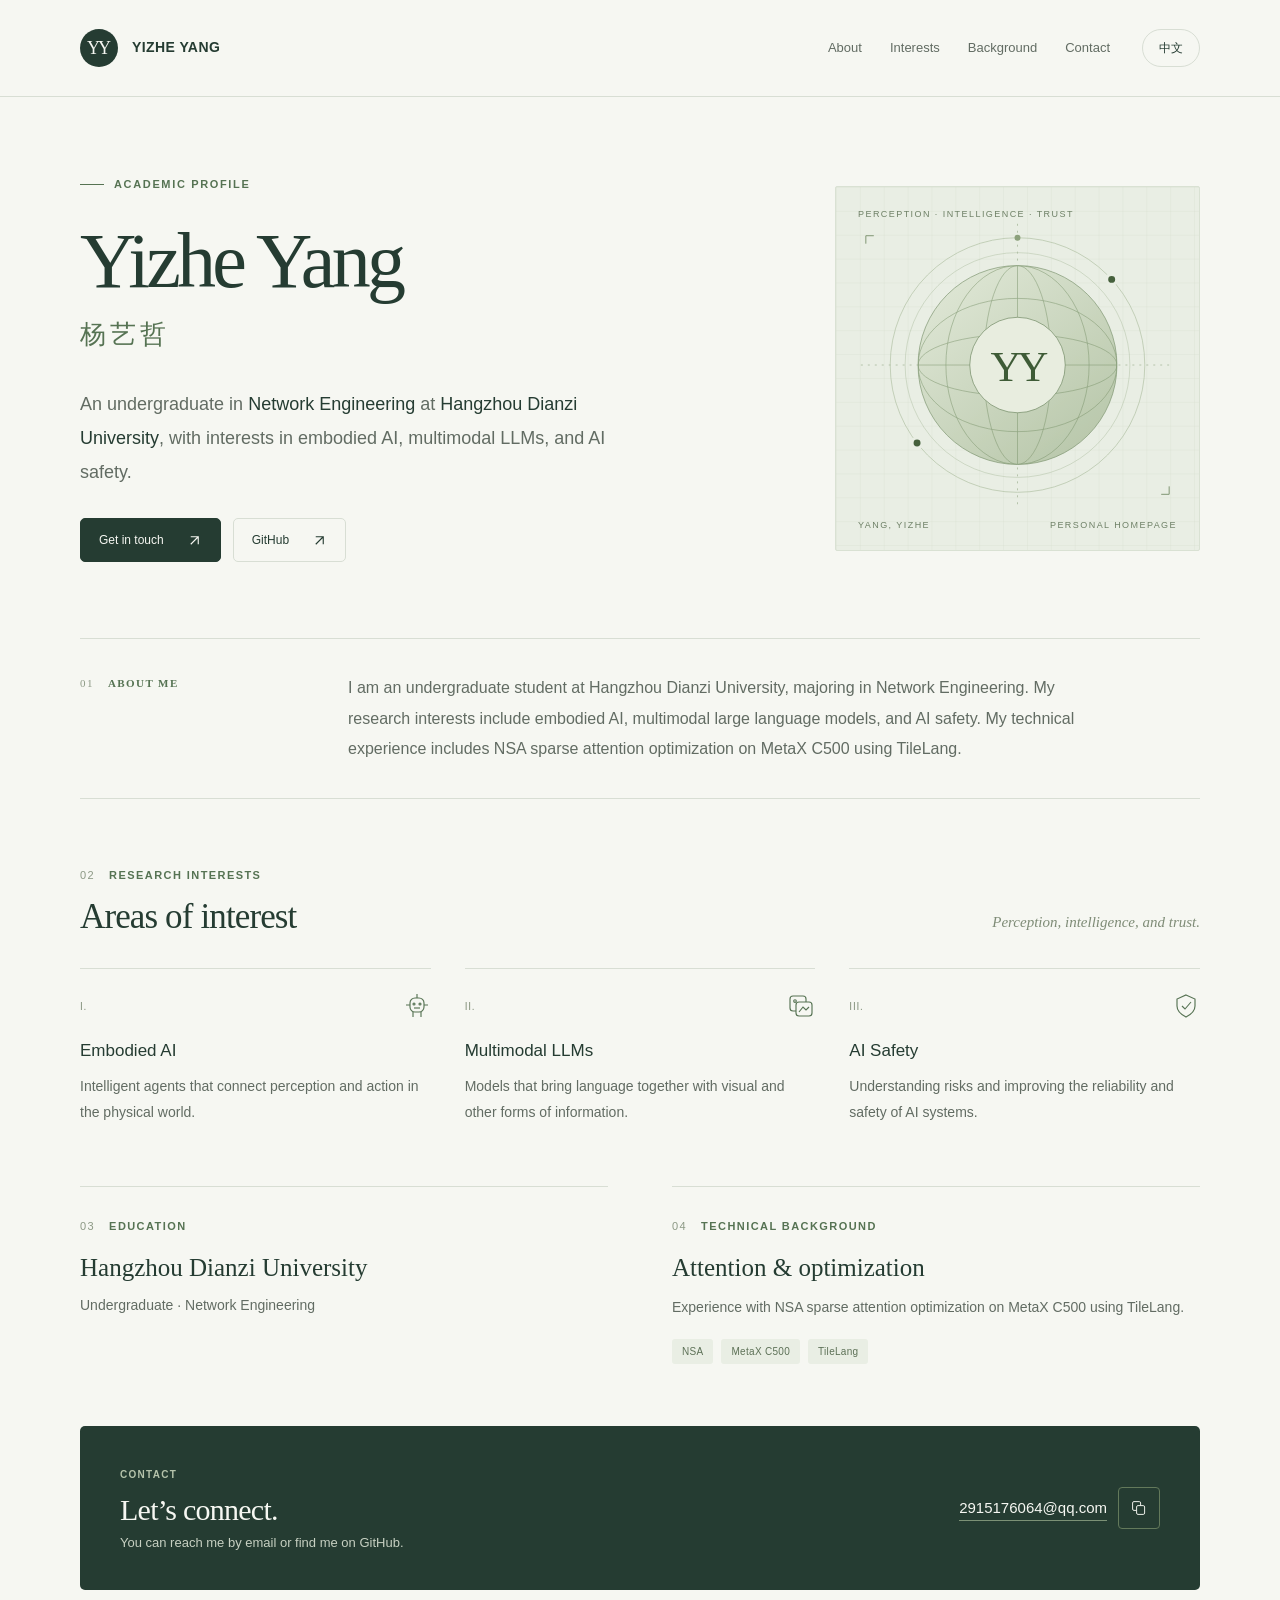
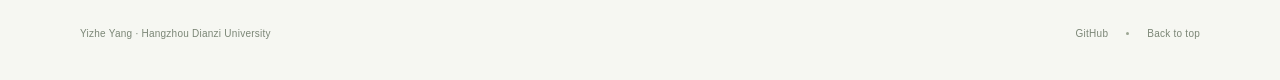
==== index.html @ 4dfce9f1 "Publish Yizhe Yang personal homepage" ====
<!doctype html>
<html lang="en">
<head>
  <meta charset="utf-8">
  <meta name="viewport" content="width=device-width, initial-scale=1">
  <meta name="description" content="Yizhe Yang (杨艺哲), Network Engineering undergraduate at Hangzhou Dianzi University. Interests: embodied AI, multimodal LLMs, and AI safety.">
  <meta name="color-scheme" content="light">
  <meta name="theme-color" content="#f6f7f2">
  <title>Yizhe Yang · 杨艺哲</title>
  <link rel="icon" href="data:image/svg+xml,%3Csvg xmlns='http://www.w3.org/2000/svg' viewBox='0 0 64 64'%3E%3Crect width='64' height='64' rx='16' fill='%232c4b3e'/%3E%3Ctext x='32' y='43' text-anchor='middle' font-family='serif' font-size='34' fill='%23f6f7f2'%3EY%3C/text%3E%3C/svg%3E">
  <style>
    :root{--paper:#f6f7f2;--white:#fff;--ink:#253c32;--muted:#626c63;--line:#d8ded4;--accent:#567353;--light:#e9eee4;--serif:Georgia,"Times New Roman","Noto Serif CJK SC","Songti SC",serif;--sans:Inter,"Helvetica Neue",Arial,"PingFang SC","Microsoft YaHei",sans-serif}
    *{box-sizing:border-box}
    html{scroll-behavior:smooth;scroll-padding-top:100px}
    body{margin:0;background:var(--paper);color:var(--ink);font-family:var(--sans);font-size:16px;line-height:1.7;-webkit-font-smoothing:antialiased}
    button,a{-webkit-tap-highlight-color:transparent}
    a{color:inherit;text-decoration:none}
    a:hover{color:var(--accent)}
    button{font:inherit}
    button,a{touch-action:manipulation}
    a:focus-visible,button:focus-visible{outline:3px solid #87a66d;outline-offset:6px;border-radius:4px}
    .wrap{width:min(1120px,calc(100% - 96px));margin:0 auto}
    .skip{position:fixed;top:-100px;left:20px;padding:10px 18px;background:var(--ink);color:white;z-index:100}
    .skip:focus{top:12px}
    header{border-bottom:1px solid var(--line)}
    .nav{min-height:96px;display:flex;align-items:center;justify-content:space-between;gap:24px}
    .brand{display:flex;align-items:center;gap:14px;font-size:14px;font-weight:600;letter-spacing:.03em;white-space:nowrap}
    .monogram{width:38px;height:38px;background:var(--ink);border-radius:50%;display:grid;place-items:center;color:var(--paper);font-family:var(--serif);font-size:18px;font-weight:400;letter-spacing:-2px;padding-right:2px}
    .nav-right{display:flex;align-items:center;gap:32px}
    nav{display:flex;align-items:center;gap:28px;font-size:13px;color:var(--muted)}
    nav a{padding:10px 0}
    .language{border:1px solid var(--line);border-radius:24px;background:transparent;min-width:58px;min-height:38px;padding:5px 13px;cursor:pointer;color:var(--ink);font-size:12px;transition:background .18s}
    .language:hover{background:var(--light)}
    .hero{padding:78px 0 76px;display:grid;grid-template-columns:minmax(0,1.45fr) minmax(270px,1fr);gap:78px;align-items:center}
    .eyebrow{font-size:11px;font-weight:600;letter-spacing:.15em;text-transform:uppercase;color:var(--accent);display:flex;align-items:center;gap:10px}
    .eyebrow:before{content:"";width:24px;height:1px;background:currentColor}
    h1{font-family:var(--serif);font-weight:400;font-size:clamp(54px,6.3vw,78px);letter-spacing:-.048em;line-height:1.1;margin:24px 0 5px}
    .chinese-name{font-family:var(--serif);font-size:26px;letter-spacing:.16em;color:var(--accent);margin:10px 0 29px;font-weight:400}
    .hero .intro{max-width:550px;color:var(--muted);font-size:18px;line-height:1.9;margin:0}
    .hero .intro strong{color:var(--ink);font-weight:500}
    .hero-links{display:flex;flex-wrap:wrap;gap:12px;margin-top:29px}
    .button{min-height:44px;display:inline-flex;align-items:center;justify-content:center;gap:23px;padding:10px 18px;border:1px solid var(--line);border-radius:5px;font-size:12px;font-weight:500;transition:background .18s,border-color .18s}
    .button.primary{color:var(--paper);background:var(--ink);border-color:var(--ink)}
    .button:hover{background:var(--light);border-color:var(--accent);color:var(--ink)}
    .button.primary:hover{background:#3b5948;color:white}
    .arrow{width:15px;height:15px;display:inline-block;flex:none}
    .profile-art{position:relative;aspect-ratio:1/1;max-width:365px;width:100%;justify-self:end;background:#e9eee4;border:1px solid #d9e1d3;overflow:hidden;border-radius:2px}
    .profile-art svg{display:block;width:100%;height:100%}
    .art-label{position:absolute;left:22px;right:22px;bottom:17px;display:flex;justify-content:space-between;color:#6e8066;font-size:9px;letter-spacing:.16em;text-transform:uppercase}
    .art-top{position:absolute;top:20px;left:22px;color:#6e8066;font-size:9px;letter-spacing:.16em;text-transform:uppercase}
    .about{border-top:1px solid var(--line);border-bottom:1px solid var(--line);padding:34px 0;display:grid;grid-template-columns:220px 1fr;gap:48px}
    .section-label{font-size:11px;letter-spacing:.13em;text-transform:uppercase;font-weight:600;margin:4px 0 0;color:var(--accent)}
    .section-number{font-weight:400;margin-right:14px;color:#8c9985}
    .about p{font-size:16px;color:var(--muted);margin:0;max-width:770px;line-height:1.9}
    section[id]{scroll-margin-top:32px}
    .focus{padding:63px 0 60px}
    .section-heading{display:flex;justify-content:space-between;align-items:flex-end;gap:20px;margin-bottom:30px}
    h2{font-family:var(--serif);font-size:35px;font-weight:400;letter-spacing:-.025em;line-height:1.2;margin:11px 0 0}
    .section-aside{font-family:var(--serif);font-style:italic;font-size:15px;color:#7f8c77;margin:0 0 3px}
    .interests{display:grid;grid-template-columns:repeat(3,1fr);gap:34px}
    .interest{border-top:1px solid var(--line);padding-top:23px}
    .interest-top{display:flex;align-items:center;justify-content:space-between;margin-bottom:19px}
    .interest-index{font-size:10px;color:#84917b;font-variant-numeric:tabular-nums;letter-spacing:.08em}
    .interest svg{width:28px;height:28px;color:var(--accent)}
    h3{font-size:17px;line-height:1.45;font-weight:500;margin:0 0 10px}
    .interest p{font-size:14px;color:var(--muted);margin:0;line-height:1.85}
    .background{padding:0 0 62px;display:grid;grid-template-columns:1fr 1fr;gap:64px}
    .background article{padding-top:26px;border-top:1px solid var(--line)}
    .background h3{font-family:var(--serif);font-size:25px;font-weight:400;margin:15px 0 8px}
    .background p{font-size:14px;color:var(--muted);margin:0;line-height:1.9}
    .degree{display:block;font-size:14px;color:var(--muted);margin-bottom:9px}
    .tags{display:flex;flex-wrap:wrap;gap:8px;margin-top:18px}
    .tag{font-size:10px;letter-spacing:.03em;padding:4px 10px;color:#5d7157;background:var(--light);border-radius:3px}
    .contact{background:var(--ink);color:var(--paper);padding:36px 40px;display:flex;align-items:center;justify-content:space-between;gap:24px;border-radius:5px}
    .contact .section-label{color:#b5c3ab;font-size:10px}
    .contact h2{font-size:30px;margin:9px 0 4px}
    .contact p{font-size:13px;color:#c7d0c2;margin:0}
    .contact-actions{display:flex;align-items:center;gap:11px}
    .email-link{font-size:15px;border-bottom:1px solid #7c9176;line-height:1.7;white-space:nowrap}
    .email-link:hover{color:#d7e8ca;border-color:#d7e8ca}
    .copy{background:transparent;border:1px solid #63795b;color:var(--paper);border-radius:4px;min-width:42px;min-height:42px;cursor:pointer;display:grid;place-items:center}
    .copy:hover{background:#3d5541}
    .copy svg{width:16px;height:16px}
    .copy-status{position:fixed;bottom:22px;left:50%;transform:translateX(-50%);background:var(--ink);color:white;border:1px solid #779270;border-radius:5px;padding:11px 18px;font-size:13px;z-index:10;box-shadow:0 4px 24px #0002;max-width:calc(100vw - 32px);text-align:center}
    .copy-status:empty{display:none}
    footer{display:flex;justify-content:space-between;align-items:center;gap:18px;padding:27px 0 30px;color:#7b8676;font-size:10px;letter-spacing:.025em}
    footer a{padding:8px 0}
    .footer-right{display:flex;align-items:center;gap:18px}
    .footer-dot{width:3px;height:3px;border-radius:50%;background:#9ca693}
    html[lang="zh-CN"] h1{letter-spacing:-.025em}
    html[lang="zh-CN"] .section-label,html[lang="zh-CN"] .eyebrow{letter-spacing:.08em}
    html[lang="zh-CN"] .hero .intro{line-height:2}
    @media(min-width:1440px){.hero{padding-top:94px;padding-bottom:94px}.focus{padding-top:70px;padding-bottom:70px}}
    @media(max-width:900px){.wrap{width:calc(100% - 64px)}.hero{gap:40px;padding:62px 0}.profile-art{max-width:305px}.about{grid-template-columns:155px 1fr;gap:30px}.interests{gap:24px}.background{gap:36px}.nav-right{gap:20px}nav{gap:20px}.contact{padding:30px}.contact h2{font-size:27px}.contact p{max-width:245px}}
    @media(max-width:680px){.wrap{width:calc(100% - 40px)}.nav{min-height:78px;gap:14px}.brand{font-size:13px;gap:10px}.monogram{width:32px;height:32px;font-size:16px}.nav-right{gap:14px}nav{gap:14px}nav a{font-size:12px}nav a:nth-child(2),nav a:nth-child(3){display:none}.language{min-width:48px;min-height:36px;padding:4px 9px}.hero{grid-template-columns:1fr;gap:32px;padding:44px 0 40px}.hero h1{font-size:58px;margin-top:20px}.chinese-name{font-size:24px;margin-bottom:21px}.hero .intro{font-size:16px;max-width:unset}.profile-art{max-width:unset;aspect-ratio:1.8/1;justify-self:stretch}.profile-art svg{width:100%;height:100%;transform:scale(1.16)}.art-top{top:16px;left:18px}.art-label{left:18px;right:18px;bottom:14px;font-size:8px}.hero-links{margin-top:23px}.about{grid-template-columns:1fr;gap:15px;padding:25px 0}.about p{font-size:15px}.focus{padding:40px 0}.section-heading{margin-bottom:23px}.section-aside{display:none}h2{font-size:31px}.interests{grid-template-columns:1fr;gap:26px}.interest{display:grid;grid-template-columns:36px 1fr;column-gap:17px;padding-top:20px}.interest-top{display:block;grid-row:1 / 3;margin:0}.interest-index{display:block;margin-bottom:11px}.interest svg{width:25px;height:25px}.interest h3{margin-top:0;margin-bottom:5px}.interest p{font-size:14px}.background{grid-template-columns:1fr;gap:30px;padding-bottom:36px}.background article{padding-top:22px}.background h3{font-size:25px}.contact{padding:26px 24px;display:block}.contact h2{font-size:28px}.contact p{max-width:none}.contact-actions{margin-top:22px;justify-content:space-between;gap:14px}.email-link{font-size:16px}.copy{min-width:44px;min-height:44px}footer{padding:23px 0;align-items:flex-start;font-size:10px}.footer-right{gap:10px}.footer-note{max-width:185px}}
    @media(max-width:360px){.wrap{width:calc(100% - 32px)}.nav-right{gap:11px}.brand{font-size:12px}.hero h1{font-size:52px}nav{display:none}.contact{padding:24px 20px}.email-link{font-size:15px}}
    @media(prefers-reduced-motion:reduce){html{scroll-behavior:auto}*{transition:none!important}}
    @media print{body{background:#fff;font-size:11px}.wrap{width:100%}.nav{min-height:55px}.language,nav,.copy,.skip,.profile-art,.hero-links,.copy-status{display:none}.hero{display:block;padding:30px 0}.hero h1{font-size:48px}.hero .intro{max-width:100%;font-size:15px}.chinese-name{font-size:20px;margin:6px 0 14px}.about{padding:20px 0;grid-template-columns:150px 1fr}.focus{padding:24px 0}.background{padding-bottom:24px;gap:35px}h2{font-size:26px}.contact{background:transparent;color:var(--ink);border:1px solid var(--line);padding:20px}.contact .section-label,.contact p{color:var(--muted)}.contact h2{font-size:24px}.contact-actions{margin:0}section,article{break-inside:avoid}.tag{border:1px solid var(--line)}footer{padding:20px 0}}
  </style>
</head>
<body>
  <a class="skip" href="#main" data-i18n="skip">Skip to content</a>
  <header>
    <div class="wrap nav">
      <a class="brand" href="#" aria-label="Yizhe Yang, home"><span class="monogram" aria-hidden="true">YY</span><span>YIZHE YANG</span></a>
      <div class="nav-right">
        <nav aria-label="Main navigation"><a href="#about" data-i18n="navAbout">About</a><a href="#interests" data-i18n="navFocus">Interests</a><a href="#background" data-i18n="navBackground">Background</a><a href="#contact" data-i18n="navContact">Contact</a></nav>
        <button class="language" type="button" id="language" aria-label="Switch to Chinese" aria-pressed="false">中文</button>
      </div>
    </div>
  </header>
  <main id="main" class="wrap">
    <section class="hero" aria-labelledby="name">
      <div>
        <div class="eyebrow" data-i18n="eyebrow">Academic profile</div>
        <h1 id="name">Yizhe Yang</h1>
        <p class="chinese-name" lang="zh-CN">杨艺哲</p>
        <p class="intro" data-i18n="hero">An undergraduate in <strong>Network Engineering</strong> at <strong>Hangzhou Dianzi University</strong>, with interests in embodied AI, multimodal LLMs, and AI safety.</p>
        <div class="hero-links">
          <a class="button primary" href="mailto:2915176064@qq.com"><span data-i18n="getInTouch">Get in touch</span><svg class="arrow" viewBox="0 0 16 16" fill="none" stroke="currentColor" stroke-width="1.2" aria-hidden="true"><path d="M4 12 12 4M4 4h8v8"/></svg></a>
          <a class="button" href="https://github.com/Yyzfddsdf" target="_blank" rel="noopener noreferrer"><span>GitHub</span><svg class="arrow" viewBox="0 0 16 16" fill="none" stroke="currentColor" stroke-width="1.2" aria-hidden="true"><path d="M4 12 12 4M4 4h8v8"/></svg></a>
        </div>
      </div>
      <div class="profile-art" aria-hidden="true">
        <span class="art-top">Perception · Intelligence · Trust</span>
        <svg viewBox="0 0 365 365" fill="none" xmlns="http://www.w3.org/2000/svg">
          <defs><pattern id="grid" x="0" y="0" width="24" height="24" patternUnits="userSpaceOnUse"><path d="M 24 0 L 0 0 0 24" stroke="#cbd6c3" stroke-width=".45"/></pattern><linearGradient id="orb" x1="85" y1="65" x2="278" y2="296" gradientUnits="userSpaceOnUse"><stop stop-color="#e4ebdb"/><stop offset="1" stop-color="#b2c2a4"/></linearGradient><clipPath id="circle"><circle cx="182.5" cy="179" r="100"/></clipPath></defs>
          <rect width="365" height="365" fill="url(#grid)"/>
          <path d="M 25 179 H 340 M 182.5 37 V 321" stroke="#91a782" stroke-width=".6" stroke-dasharray="2 5"/>
          <circle cx="182.5" cy="179" r="128" stroke="#b1c1a5" stroke-width=".7"/>
          <circle cx="182.5" cy="179" r="113" stroke="#b1c1a5" stroke-width=".5"/>
          <circle cx="182.5" cy="179" r="100" fill="url(#orb)" stroke="#7f9672" stroke-width=".7"/>
          <g clip-path="url(#circle)" stroke="#789169" stroke-width=".65" opacity=".75">
            <ellipse cx="182.5" cy="179" rx="72" ry="100"/><ellipse cx="182.5" cy="179" rx="34" ry="100"/><ellipse cx="182.5" cy="179" rx="100" ry="31"/><ellipse cx="182.5" cy="179" rx="100" ry="67"/>
            <path d="M82 179H283 M182.5 79V279"/>
          </g>
          <circle cx="182.5" cy="179" r="48" fill="#e8eddf" stroke="#718964" stroke-width=".7"/>
          <text x="182.5" y="195" text-anchor="middle" font-family="Georgia,serif" font-size="43" letter-spacing="-4" fill="#3e5b36">YY</text>
          <circle cx="277.2" cy="92.9" r="5" fill="#45603c" stroke="#e9eee4" stroke-width="3"/>
          <circle cx="81.5" cy="257.5" r="5" fill="#45603c" stroke="#e9eee4" stroke-width="3"/>
          <circle cx="182.5" cy="51" r="3" fill="#8ca17c"/>
          <path d="M30 57V49H38 M335 301V309H327" stroke="#7f9672" stroke-width="1"/>
        </svg>
        <div class="art-label"><span>Yang, Yizhe</span><span>Personal homepage</span></div>
      </div>
    </section>
    <section class="about" id="about" aria-labelledby="about-heading">
      <h2 class="section-label" id="about-heading"><span class="section-number">01</span><span data-i18n="aboutLabel">About me</span></h2>
      <p data-i18n="about">I am an undergraduate student at Hangzhou Dianzi University, majoring in Network Engineering. My research interests include embodied AI, multimodal large language models, and AI safety. My technical experience includes NSA sparse attention optimization on MetaX C500 using TileLang.</p>
    </section>
    <section class="focus" id="interests" aria-labelledby="interests-heading">
      <div class="section-heading"><div><div class="section-label"><span class="section-number">02</span><span data-i18n="focusLabel">Research interests</span></div><h2 id="interests-heading" data-i18n="focusHeading">Areas of interest</h2></div><p class="section-aside" data-i18n="focusAside">Perception, intelligence, and trust.</p></div>
      <div class="interests">
        <article class="interest">
          <div class="interest-top"><span class="interest-index">I.</span><svg viewBox="0 0 28 28" fill="none" stroke="currentColor" stroke-width="1.15" aria-hidden="true"><rect x="7" y="6" width="14" height="14" rx="5"/><path d="M14 2v4M7 13H3m22 0h-4M10 20v5m8-5v5"/><circle cx="11" cy="12" r="1"/><circle cx="17" cy="12" r="1"/><path d="M11 16h6"/></svg></div>
          <h3 data-i18n="embodiedTitle">Embodied AI</h3><p data-i18n="embodiedText">Intelligent agents that connect perception and action in the physical world.</p>
        </article>
        <article class="interest">
          <div class="interest-top"><span class="interest-index">II.</span><svg viewBox="0 0 28 28" fill="none" stroke="currentColor" stroke-width="1.15" aria-hidden="true"><rect x="3" y="4" width="16" height="15" rx="3"/><rect x="9" y="10" width="16" height="14" rx="3" fill="#f6f7f2"/><path d="m12 20 4-5 3 3 3-3"/><circle cx="8" cy="9" r="1.3"/></svg></div>
          <h3 data-i18n="multimodalTitle">Multimodal LLMs</h3><p data-i18n="multimodalText">Models that bring language together with visual and other forms of information.</p>
        </article>
        <article class="interest">
          <div class="interest-top"><span class="interest-index">III.</span><svg viewBox="0 0 28 28" fill="none" stroke="currentColor" stroke-width="1.15" aria-hidden="true"><path d="m14 3 9 4v7c0 5-5 9-9 11-4-2-9-6-9-11V7l9-4Z"/><path d="m10 14 3 3 6-7"/></svg></div>
          <h3 data-i18n="safetyTitle">AI Safety</h3><p data-i18n="safetyText">Understanding risks and improving the reliability and safety of AI systems.</p>
        </article>
      </div>
    </section>
    <section class="background" id="background" aria-label="Education and technical background">
      <article>
        <div class="section-label"><span class="section-number">03</span><span data-i18n="educationLabel">Education</span></div>
        <h3 data-i18n="university">Hangzhou Dianzi University</h3>
        <span class="degree" data-i18n="degree">Undergraduate · Network Engineering</span>
      </article>
      <article>
        <div class="section-label"><span class="section-number">04</span><span data-i18n="technicalLabel">Technical background</span></div>
        <h3 data-i18n="technicalTitle">Attention &amp; optimization</h3>
        <p data-i18n="technicalText">Experience with NSA sparse attention optimization on MetaX C500 using TileLang.</p>
        <div class="tags" aria-label="Technologies"><span class="tag">NSA</span><span class="tag">MetaX C500</span><span class="tag">TileLang</span></div>
      </article>
    </section>
    <section class="contact" id="contact" aria-labelledby="contact-heading">
      <div><div class="section-label" data-i18n="contactLabel">Contact</div><h2 id="contact-heading" data-i18n="contactHeading">Let’s connect.</h2><p data-i18n="contactText">You can reach me by email or find me on GitHub.</p></div>
      <div class="contact-actions"><a class="email-link" href="mailto:2915176064@qq.com">2915176064@qq.com</a><button type="button" class="copy" id="copy-email" aria-label="Copy email address"><svg viewBox="0 0 20 20" fill="none" stroke="currentColor" stroke-width="1.2" aria-hidden="true"><rect x="7" y="7" width="10" height="11" rx="1.7"/><path d="M12 7V3.7A1.7 1.7 0 0 0 10.3 2H3.7A1.7 1.7 0 0 0 2 3.7v7.6A1.7 1.7 0 0 0 3.7 13H7"/></svg></button></div>
    </section>
  </main>
  <footer class="wrap"><span class="footer-note" data-i18n="footer">Yizhe Yang · Hangzhou Dianzi University</span><div class="footer-right"><a href="https://github.com/Yyzfddsdf" target="_blank" rel="noopener noreferrer">GitHub</a><span class="footer-dot" aria-hidden="true"></span><a href="#" data-i18n="backTop">Back to top</a></div></footer>
  <div class="copy-status" role="status" aria-live="polite" id="copy-status"></div>
  <script>
    (function(){
      'use strict';
      var translations={
        en:{skip:'Skip to content',navAbout:'About',navFocus:'Interests',navBackground:'Background',navContact:'Contact',eyebrow:'Academic profile',hero:'An undergraduate in <strong>Network Engineering</strong> at <strong>Hangzhou Dianzi University</strong>, with interests in embodied AI, multimodal LLMs, and AI safety.',getInTouch:'Get in touch',aboutLabel:'About me',about:'I am an undergraduate student at Hangzhou Dianzi University, majoring in Network Engineering. My research interests include embodied AI, multimodal large language models, and AI safety. My technical experience includes NSA sparse attention optimization on MetaX C500 using TileLang.',focusLabel:'Research interests',focusHeading:'Areas of interest',focusAside:'Perception, intelligence, and trust.',embodiedTitle:'Embodied AI',embodiedText:'Intelligent agents that connect perception and action in the physical world.',multimodalTitle:'Multimodal LLMs',multimodalText:'Models that bring language together with visual and other forms of information.',safetyTitle:'AI Safety',safetyText:'Understanding risks and improving the reliability and safety of AI systems.',educationLabel:'Education',university:'Hangzhou Dianzi University',degree:'Undergraduate · Network Engineering',technicalLabel:'Technical background',technicalTitle:'Attention & optimization',technicalText:'Experience with NSA sparse attention optimization on MetaX C500 using TileLang.',contactLabel:'Contact',contactHeading:'Let’s connect.',contactText:'You can reach me by email or find me on GitHub.',footer:'Yizhe Yang · Hangzhou Dianzi University',backTop:'Back to top'},
        zh:{skip:'跳转到正文',navAbout:'关于',navFocus:'研究兴趣',navBackground:'个人背景',navContact:'联系',eyebrow:'个人学术主页',hero:'我是<strong>杭州电子科技大学网络工程专业</strong>的本科生，研究兴趣包括具身智能、多模态大语言模型与人工智能安全。',getInTouch:'联系我',aboutLabel:'关于我',about:'我是杨艺哲，杭州电子科技大学网络工程专业本科生。我关注具身智能、多模态大语言模型与人工智能安全，技术经历包括使用 TileLang 在 MetaX C500 上开展 NSA 稀疏注意力优化。',focusLabel:'研究兴趣',focusHeading:'我关注的方向',focusAside:'感知、智能与可信。',embodiedTitle:'具身智能',embodiedText:'将感知与行动相结合，在物理世界中进行交互的智能体。',multimodalTitle:'多模态大语言模型',multimodalText:'结合语言、视觉及其他模态信息的模型。',safetyTitle:'人工智能安全',safetyText:'理解人工智能系统的风险，提升其可靠性与安全性。',educationLabel:'教育背景',university:'杭州电子科技大学',degree:'本科生 · 网络工程',technicalLabel:'技术背景',technicalTitle:'注意力机制与优化',technicalText:'使用 TileLang 在 MetaX C500 上进行 NSA 稀疏注意力优化的实践经历。',contactLabel:'联系方式',contactHeading:'保持联系。',contactText:'可以通过电子邮件或 GitHub 找到我。',footer:'杨艺哲 · 杭州电子科技大学',backTop:'返回顶部'}
      };
      var current='en';
      var languageButton=document.getElementById('language');
      var status=document.getElementById('copy-status');
      var timer;
      languageButton.addEventListener('click',function(){
        current=current==='en'?'zh':'en';
        document.documentElement.lang=current==='zh'?'zh-CN':'en';
        document.querySelectorAll('[data-i18n]').forEach(function(node){var key=node.getAttribute('data-i18n');if(key==='hero'){node.innerHTML=translations[current][key];}else{node.textContent=translations[current][key];}});
        languageButton.textContent=current==='zh'?'EN':'中文';
        languageButton.setAttribute('aria-label',current==='zh'?'Switch to English':'Switch to Chinese');
        languageButton.setAttribute('aria-pressed',String(current==='zh'));
        document.getElementById('copy-email').setAttribute('aria-label',current==='zh'?'复制邮箱地址':'Copy email address');
        document.querySelector('nav').setAttribute('aria-label',current==='zh'?'主导航':'Main navigation');
        document.getElementById('background').setAttribute('aria-label',current==='zh'?'教育与技术背景':'Education and technical background');
        document.title=current==='zh'?'杨艺哲 · Yizhe Yang':'Yizhe Yang · 杨艺哲';
        clearTimeout(timer);status.textContent='';
      });
      document.getElementById('copy-email').addEventListener('click',async function(){
        var success=false;
        var input=document.createElement('textarea');input.value='2915176064@qq.com';input.style.position='fixed';input.style.left='-9999px';input.setAttribute('aria-hidden','true');document.body.appendChild(input);input.select();
        try{success=document.execCommand('copy');}catch(e){}
        document.body.removeChild(input);document.getElementById('copy-email').focus({preventScroll:true});
        if(!success&&navigator.clipboard&&window.isSecureContext){
          try{await Promise.race([navigator.clipboard.writeText('2915176064@qq.com'),new Promise(function(resolve,reject){setTimeout(function(){reject(new Error('Clipboard unavailable'));},1200);})]);success=true;}catch(e){}
        }
        clearTimeout(timer);
        status.textContent=success?(current==='zh'?'邮箱地址已复制':'Email address copied'):(current==='zh'?'请选中邮箱地址后复制':'Select the email address to copy it');
        timer=setTimeout(function(){status.textContent='';},3500);
      });
    })();
  </script>
</body>
</html>
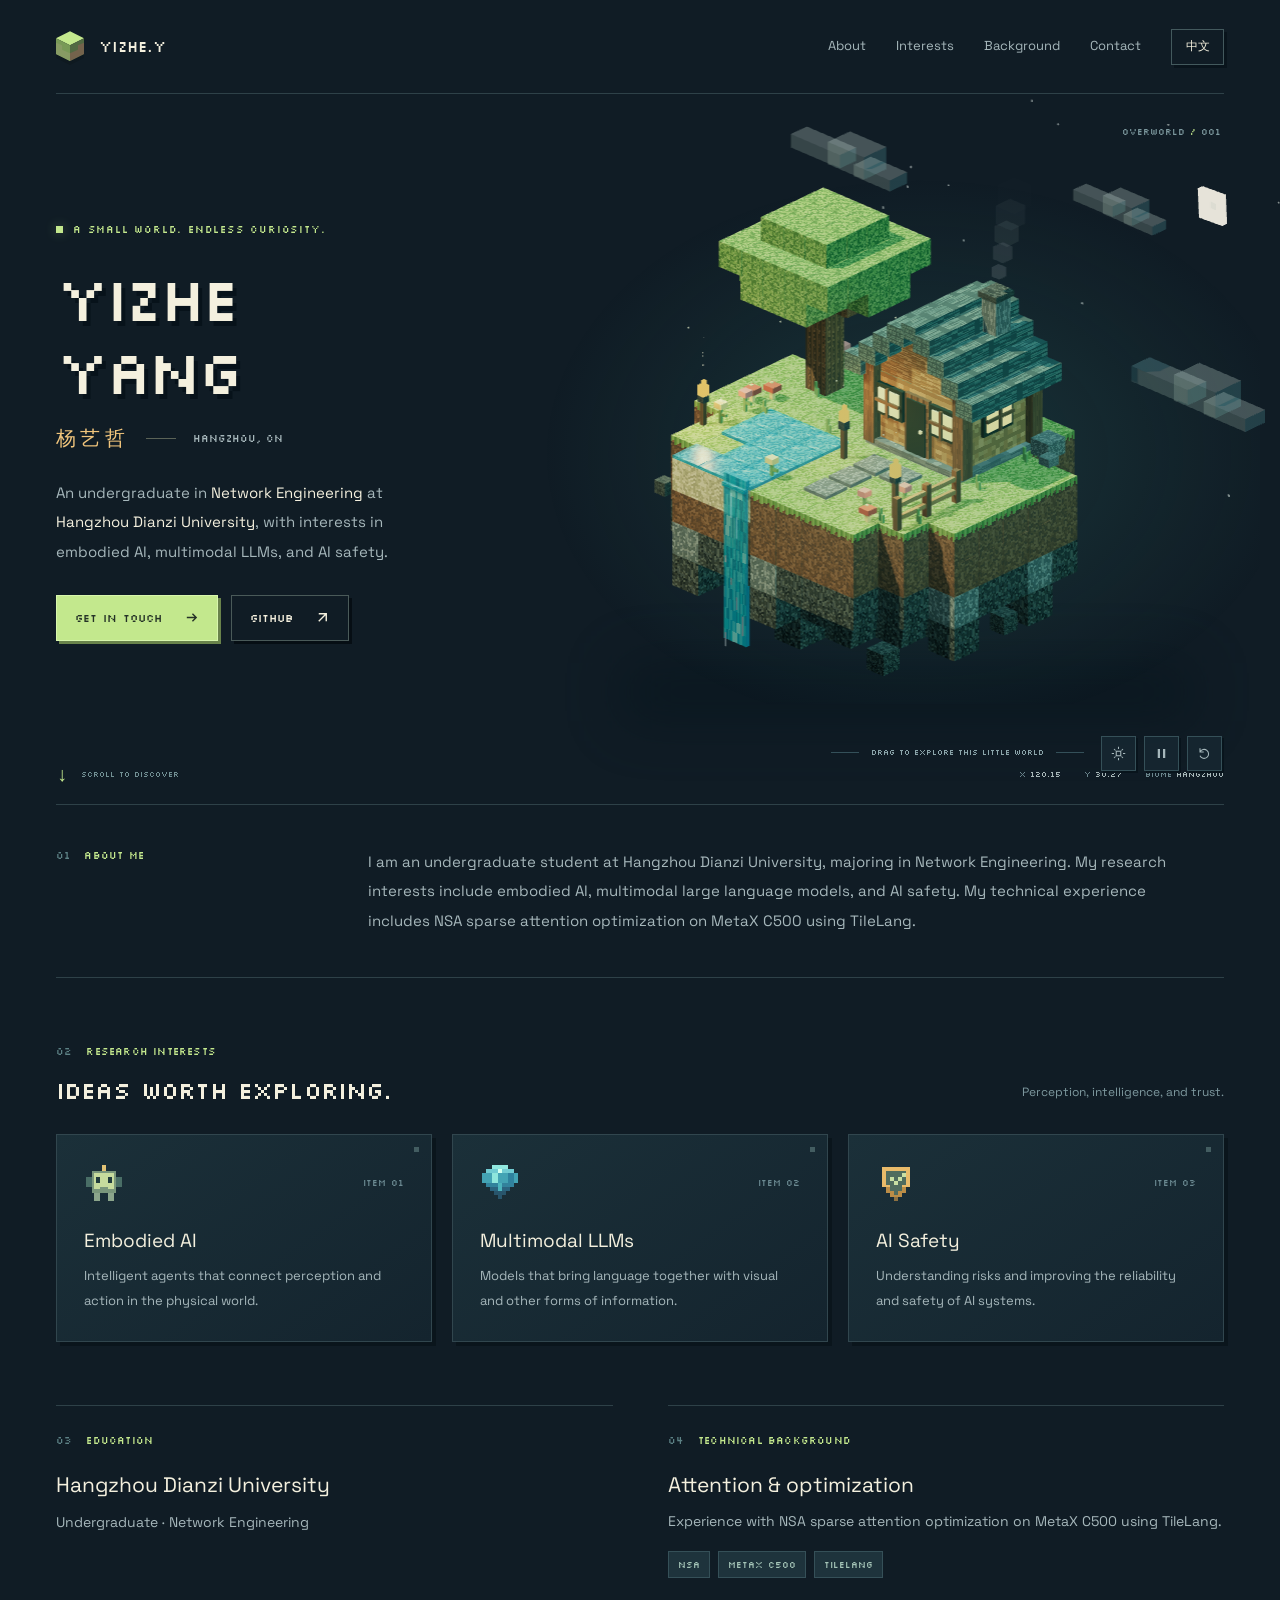
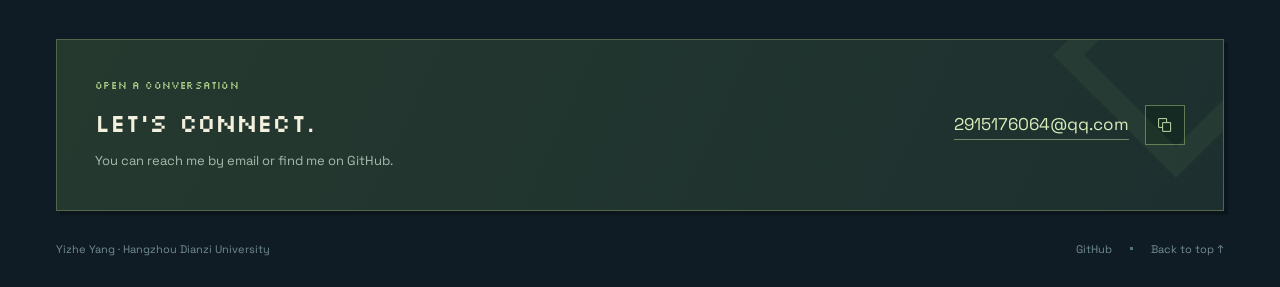
==== commit 2aa58b3c: "Redesign homepage with interactive voxel world" ====
--- a/index.html
+++ b/index.html
@@ -1,227 +1,42 @@
 <!doctype html>
 <html lang="en">
 <head>
-  <meta charset="utf-8">
-  <meta name="viewport" content="width=device-width, initial-scale=1">
-  <meta name="description" content="Yizhe Yang (杨艺哲), Network Engineering undergraduate at Hangzhou Dianzi University. Interests: embodied AI, multimodal LLMs, and AI safety.">
-  <meta name="color-scheme" content="light">
-  <meta name="theme-color" content="#f6f7f2">
-  <title>Yizhe Yang · 杨艺哲</title>
-  <link rel="icon" href="data:image/svg+xml,%3Csvg xmlns='http://www.w3.org/2000/svg' viewBox='0 0 64 64'%3E%3Crect width='64' height='64' rx='16' fill='%232c4b3e'/%3E%3Ctext x='32' y='43' text-anchor='middle' font-family='serif' font-size='34' fill='%23f6f7f2'%3EY%3C/text%3E%3C/svg%3E">
-  <style>
-    :root{--paper:#f6f7f2;--white:#fff;--ink:#253c32;--muted:#626c63;--line:#d8ded4;--accent:#567353;--light:#e9eee4;--serif:Georgia,"Times New Roman","Noto Serif CJK SC","Songti SC",serif;--sans:Inter,"Helvetica Neue",Arial,"PingFang SC","Microsoft YaHei",sans-serif}
-    *{box-sizing:border-box}
-    html{scroll-behavior:smooth;scroll-padding-top:100px}
-    body{margin:0;background:var(--paper);color:var(--ink);font-family:var(--sans);font-size:16px;line-height:1.7;-webkit-font-smoothing:antialiased}
-    button,a{-webkit-tap-highlight-color:transparent}
-    a{color:inherit;text-decoration:none}
-    a:hover{color:var(--accent)}
-    button{font:inherit}
-    button,a{touch-action:manipulation}
-    a:focus-visible,button:focus-visible{outline:3px solid #87a66d;outline-offset:6px;border-radius:4px}
-    .wrap{width:min(1120px,calc(100% - 96px));margin:0 auto}
-    .skip{position:fixed;top:-100px;left:20px;padding:10px 18px;background:var(--ink);color:white;z-index:100}
-    .skip:focus{top:12px}
-    header{border-bottom:1px solid var(--line)}
-    .nav{min-height:96px;display:flex;align-items:center;justify-content:space-between;gap:24px}
-    .brand{display:flex;align-items:center;gap:14px;font-size:14px;font-weight:600;letter-spacing:.03em;white-space:nowrap}
-    .monogram{width:38px;height:38px;background:var(--ink);border-radius:50%;display:grid;place-items:center;color:var(--paper);font-family:var(--serif);font-size:18px;font-weight:400;letter-spacing:-2px;padding-right:2px}
-    .nav-right{display:flex;align-items:center;gap:32px}
-    nav{display:flex;align-items:center;gap:28px;font-size:13px;color:var(--muted)}
-    nav a{padding:10px 0}
-    .language{border:1px solid var(--line);border-radius:24px;background:transparent;min-width:58px;min-height:38px;padding:5px 13px;cursor:pointer;color:var(--ink);font-size:12px;transition:background .18s}
-    .language:hover{background:var(--light)}
-    .hero{padding:78px 0 76px;display:grid;grid-template-columns:minmax(0,1.45fr) minmax(270px,1fr);gap:78px;align-items:center}
-    .eyebrow{font-size:11px;font-weight:600;letter-spacing:.15em;text-transform:uppercase;color:var(--accent);display:flex;align-items:center;gap:10px}
-    .eyebrow:before{content:"";width:24px;height:1px;background:currentColor}
-    h1{font-family:var(--serif);font-weight:400;font-size:clamp(54px,6.3vw,78px);letter-spacing:-.048em;line-height:1.1;margin:24px 0 5px}
-    .chinese-name{font-family:var(--serif);font-size:26px;letter-spacing:.16em;color:var(--accent);margin:10px 0 29px;font-weight:400}
-    .hero .intro{max-width:550px;color:var(--muted);font-size:18px;line-height:1.9;margin:0}
-    .hero .intro strong{color:var(--ink);font-weight:500}
-    .hero-links{display:flex;flex-wrap:wrap;gap:12px;margin-top:29px}
-    .button{min-height:44px;display:inline-flex;align-items:center;justify-content:center;gap:23px;padding:10px 18px;border:1px solid var(--line);border-radius:5px;font-size:12px;font-weight:500;transition:background .18s,border-color .18s}
-    .button.primary{color:var(--paper);background:var(--ink);border-color:var(--ink)}
-    .button:hover{background:var(--light);border-color:var(--accent);color:var(--ink)}
-    .button.primary:hover{background:#3b5948;color:white}
-    .arrow{width:15px;height:15px;display:inline-block;flex:none}
-    .profile-art{position:relative;aspect-ratio:1/1;max-width:365px;width:100%;justify-self:end;background:#e9eee4;border:1px solid #d9e1d3;overflow:hidden;border-radius:2px}
-    .profile-art svg{display:block;width:100%;height:100%}
-    .art-label{position:absolute;left:22px;right:22px;bottom:17px;display:flex;justify-content:space-between;color:#6e8066;font-size:9px;letter-spacing:.16em;text-transform:uppercase}
-    .art-top{position:absolute;top:20px;left:22px;color:#6e8066;font-size:9px;letter-spacing:.16em;text-transform:uppercase}
-    .about{border-top:1px solid var(--line);border-bottom:1px solid var(--line);padding:34px 0;display:grid;grid-template-columns:220px 1fr;gap:48px}
-    .section-label{font-size:11px;letter-spacing:.13em;text-transform:uppercase;font-weight:600;margin:4px 0 0;color:var(--accent)}
-    .section-number{font-weight:400;margin-right:14px;color:#8c9985}
-    .about p{font-size:16px;color:var(--muted);margin:0;max-width:770px;line-height:1.9}
-    section[id]{scroll-margin-top:32px}
-    .focus{padding:63px 0 60px}
-    .section-heading{display:flex;justify-content:space-between;align-items:flex-end;gap:20px;margin-bottom:30px}
-    h2{font-family:var(--serif);font-size:35px;font-weight:400;letter-spacing:-.025em;line-height:1.2;margin:11px 0 0}
-    .section-aside{font-family:var(--serif);font-style:italic;font-size:15px;color:#7f8c77;margin:0 0 3px}
-    .interests{display:grid;grid-template-columns:repeat(3,1fr);gap:34px}
-    .interest{border-top:1px solid var(--line);padding-top:23px}
-    .interest-top{display:flex;align-items:center;justify-content:space-between;margin-bottom:19px}
-    .interest-index{font-size:10px;color:#84917b;font-variant-numeric:tabular-nums;letter-spacing:.08em}
-    .interest svg{width:28px;height:28px;color:var(--accent)}
-    h3{font-size:17px;line-height:1.45;font-weight:500;margin:0 0 10px}
-    .interest p{font-size:14px;color:var(--muted);margin:0;line-height:1.85}
-    .background{padding:0 0 62px;display:grid;grid-template-columns:1fr 1fr;gap:64px}
-    .background article{padding-top:26px;border-top:1px solid var(--line)}
-    .background h3{font-family:var(--serif);font-size:25px;font-weight:400;margin:15px 0 8px}
-    .background p{font-size:14px;color:var(--muted);margin:0;line-height:1.9}
-    .degree{display:block;font-size:14px;color:var(--muted);margin-bottom:9px}
-    .tags{display:flex;flex-wrap:wrap;gap:8px;margin-top:18px}
-    .tag{font-size:10px;letter-spacing:.03em;padding:4px 10px;color:#5d7157;background:var(--light);border-radius:3px}
-    .contact{background:var(--ink);color:var(--paper);padding:36px 40px;display:flex;align-items:center;justify-content:space-between;gap:24px;border-radius:5px}
-    .contact .section-label{color:#b5c3ab;font-size:10px}
-    .contact h2{font-size:30px;margin:9px 0 4px}
-    .contact p{font-size:13px;color:#c7d0c2;margin:0}
-    .contact-actions{display:flex;align-items:center;gap:11px}
-    .email-link{font-size:15px;border-bottom:1px solid #7c9176;line-height:1.7;white-space:nowrap}
-    .email-link:hover{color:#d7e8ca;border-color:#d7e8ca}
-    .copy{background:transparent;border:1px solid #63795b;color:var(--paper);border-radius:4px;min-width:42px;min-height:42px;cursor:pointer;display:grid;place-items:center}
-    .copy:hover{background:#3d5541}
-    .copy svg{width:16px;height:16px}
-    .copy-status{position:fixed;bottom:22px;left:50%;transform:translateX(-50%);background:var(--ink);color:white;border:1px solid #779270;border-radius:5px;padding:11px 18px;font-size:13px;z-index:10;box-shadow:0 4px 24px #0002;max-width:calc(100vw - 32px);text-align:center}
-    .copy-status:empty{display:none}
-    footer{display:flex;justify-content:space-between;align-items:center;gap:18px;padding:27px 0 30px;color:#7b8676;font-size:10px;letter-spacing:.025em}
-    footer a{padding:8px 0}
-    .footer-right{display:flex;align-items:center;gap:18px}
-    .footer-dot{width:3px;height:3px;border-radius:50%;background:#9ca693}
-    html[lang="zh-CN"] h1{letter-spacing:-.025em}
-    html[lang="zh-CN"] .section-label,html[lang="zh-CN"] .eyebrow{letter-spacing:.08em}
-    html[lang="zh-CN"] .hero .intro{line-height:2}
-    @media(min-width:1440px){.hero{padding-top:94px;padding-bottom:94px}.focus{padding-top:70px;padding-bottom:70px}}
-    @media(max-width:900px){.wrap{width:calc(100% - 64px)}.hero{gap:40px;padding:62px 0}.profile-art{max-width:305px}.about{grid-template-columns:155px 1fr;gap:30px}.interests{gap:24px}.background{gap:36px}.nav-right{gap:20px}nav{gap:20px}.contact{padding:30px}.contact h2{font-size:27px}.contact p{max-width:245px}}
-    @media(max-width:680px){.wrap{width:calc(100% - 40px)}.nav{min-height:78px;gap:14px}.brand{font-size:13px;gap:10px}.monogram{width:32px;height:32px;font-size:16px}.nav-right{gap:14px}nav{gap:14px}nav a{font-size:12px}nav a:nth-child(2),nav a:nth-child(3){display:none}.language{min-width:48px;min-height:36px;padding:4px 9px}.hero{grid-template-columns:1fr;gap:32px;padding:44px 0 40px}.hero h1{font-size:58px;margin-top:20px}.chinese-name{font-size:24px;margin-bottom:21px}.hero .intro{font-size:16px;max-width:unset}.profile-art{max-width:unset;aspect-ratio:1.8/1;justify-self:stretch}.profile-art svg{width:100%;height:100%;transform:scale(1.16)}.art-top{top:16px;left:18px}.art-label{left:18px;right:18px;bottom:14px;font-size:8px}.hero-links{margin-top:23px}.about{grid-template-columns:1fr;gap:15px;padding:25px 0}.about p{font-size:15px}.focus{padding:40px 0}.section-heading{margin-bottom:23px}.section-aside{display:none}h2{font-size:31px}.interests{grid-template-columns:1fr;gap:26px}.interest{display:grid;grid-template-columns:36px 1fr;column-gap:17px;padding-top:20px}.interest-top{display:block;grid-row:1 / 3;margin:0}.interest-index{display:block;margin-bottom:11px}.interest svg{width:25px;height:25px}.interest h3{margin-top:0;margin-bottom:5px}.interest p{font-size:14px}.background{grid-template-columns:1fr;gap:30px;padding-bottom:36px}.background article{padding-top:22px}.background h3{font-size:25px}.contact{padding:26px 24px;display:block}.contact h2{font-size:28px}.contact p{max-width:none}.contact-actions{margin-top:22px;justify-content:space-between;gap:14px}.email-link{font-size:16px}.copy{min-width:44px;min-height:44px}footer{padding:23px 0;align-items:flex-start;font-size:10px}.footer-right{gap:10px}.footer-note{max-width:185px}}
-    @media(max-width:360px){.wrap{width:calc(100% - 32px)}.nav-right{gap:11px}.brand{font-size:12px}.hero h1{font-size:52px}nav{display:none}.contact{padding:24px 20px}.email-link{font-size:15px}}
-    @media(prefers-reduced-motion:reduce){html{scroll-behavior:auto}*{transition:none!important}}
-    @media print{body{background:#fff;font-size:11px}.wrap{width:100%}.nav{min-height:55px}.language,nav,.copy,.skip,.profile-art,.hero-links,.copy-status{display:none}.hero{display:block;padding:30px 0}.hero h1{font-size:48px}.hero .intro{max-width:100%;font-size:15px}.chinese-name{font-size:20px;margin:6px 0 14px}.about{padding:20px 0;grid-template-columns:150px 1fr}.focus{padding:24px 0}.background{padding-bottom:24px;gap:35px}h2{font-size:26px}.contact{background:transparent;color:var(--ink);border:1px solid var(--line);padding:20px}.contact .section-label,.contact p{color:var(--muted)}.contact h2{font-size:24px}.contact-actions{margin:0}section,article{break-inside:avoid}.tag{border:1px solid var(--line)}footer{padding:20px 0}}
-  </style>
+<meta charset="utf-8"><meta name="viewport" content="width=device-width, initial-scale=1">
+<meta name="description" content="Yizhe Yang (杨艺哲), Network Engineering undergraduate at Hangzhou Dianzi University. Exploring embodied AI, multimodal LLMs, and AI safety.">
+<meta name="theme-color" content="#101c25"><title>Yizhe Yang · 杨艺哲</title>
+<link rel="icon" href="data:image/svg+xml,%3Csvg xmlns='http://www.w3.org/2000/svg' viewBox='0 0 64 64'%3E%3Cpath fill='%23b3d87b' d='m32 4 28 14-28 14L4 18Z'/%3E%3Cpath fill='%236d874c' d='m4 18 28 14v28L4 46Z'/%3E%3Cpath fill='%23534936' d='m32 32 28-14v28L32 60Z'/%3E%3C/svg%3E">
+<style>
+@font-face{font-family:Silkscreen;src:url('fonts/silkscreen.ttf') format('truetype');font-display:swap}@font-face{font-family:Space;src:url('fonts/space-grotesk.ttf') format('truetype');font-display:swap}
+:root{--bg:#101c25;--surface:#172630;--ink:#f4f0de;--muted:#a6b7bb;--line:#2e4148;--lime:#c3e88d;--gold:#f1c57c;--pixel:Silkscreen,'Courier New',monospace;--sans:Space,Arial,'PingFang SC','Microsoft YaHei',sans-serif}
+*{box-sizing:border-box}html{scroll-behavior:smooth;scroll-padding-top:35px;overflow-x:hidden}body{margin:0;background:var(--bg);color:var(--ink);font:16px/1.7 var(--sans);overflow-x:hidden}button,a{touch-action:manipulation;-webkit-tap-highlight-color:transparent}button{font:inherit;cursor:pointer}a{color:inherit;text-decoration:none}a,button{outline-offset:6px}a:focus-visible,button:focus-visible{outline:2px solid var(--lime)}button:disabled{cursor:default}.wrap{width:min(1256px,calc(100% - 112px));margin:auto}.pixel{font-family:var(--pixel)}.skip{position:fixed;left:20px;top:-80px;z-index:100;background:var(--lime);padding:10px 18px;color:#172120}.skip:focus{top:15px}header{position:relative;z-index:10}.nav{height:94px;display:flex;align-items:center;justify-content:space-between;border-bottom:1px solid var(--line);gap:22px}.brand{font-family:var(--pixel);font-size:15px;display:flex;align-items:center;gap:15px;white-space:nowrap}.brand svg{width:28px;height:32px;filter:drop-shadow(0 4px 0 #070e1440)}.nav-right,nav{display:flex;align-items:center;gap:30px}nav a{color:var(--muted);font-size:13px;position:relative;padding:8px 0}nav a:hover{color:var(--lime)}nav a:before{content:'';position:absolute;bottom:0;left:0;width:0;height:2px;background:var(--lime);transition:width .2s}nav a:hover:before{width:100%}.language{border:1px solid #43595d;background:transparent;color:var(--ink);padding:5px 12px;min-height:36px;min-width:53px;font-size:12px;box-shadow:3px 3px 0 #09141c}.language:hover{border-color:var(--lime);color:var(--lime)}
+.hero{position:relative;min-height:710px;display:flex;align-items:center}.hero-copy{position:relative;width:46%;z-index:2;padding:55px 0 91px;pointer-events:none}.hero-copy a{pointer-events:auto}.eyebrow{color:var(--lime);font:10px/1.7 var(--pixel);letter-spacing:.08em;display:flex;align-items:center;gap:10px}.online{width:7px;height:7px;background:var(--lime);box-shadow:0 0 12px #c3e88d55}.hero h1{font:clamp(42px,4.8vw,67px)/1.18 var(--pixel);font-weight:400;letter-spacing:-.055em;margin:23px 0 15px;position:relative;text-shadow:4px 5px 0 #07121a}.hero h1 span{display:block}.name-row{display:flex;align-items:center;gap:17px;margin-bottom:23px}.chinese-name{margin:0;font-size:20px;letter-spacing:.22em;color:var(--gold)}.name-divider{width:30px;height:1px;background:#5b6357}.location{font:10px var(--pixel);color:var(--muted)}.intro{max-width:400px;margin:0;color:var(--muted);font-size:15px;line-height:1.95}.intro strong{color:var(--ink);font-weight:400}.hero-links{display:flex;gap:13px;flex-wrap:wrap;margin-top:29px}.button{display:inline-flex;align-items:center;justify-content:center;gap:22px;min-height:46px;padding:10px 18px;border:1px solid #4a5a59;font:11px var(--pixel);box-shadow:3px 3px 0 #060e14;transition:transform .15s,background .15s;color:var(--ink)}.button:hover{transform:translate(-1px,-2px);background:#21343d}.button.primary{color:#253227;background:var(--lime);border-color:#d8f6ad;box-shadow:3px 3px 0 #69834b}.button.primary:hover{background:#d1efa7}.button svg{width:15px;height:15px}.world-shell{position:absolute;right:-70px;top:-7px;width:72%;height:685px;isolation:isolate}.world-glow{position:absolute;inset:9% 4% 10% 6%;background:radial-gradient(ellipse at 55% 55%,#398d8137,transparent 64%);pointer-events:none}.world-shell:after{content:'';position:absolute;bottom:50px;left:20%;width:68%;height:60px;background:#04121a;filter:blur(28px);opacity:.45;z-index:-1}.world-canvas{display:block;width:100%;height:100%;cursor:grab;outline:none;touch-action:pan-y}.world-canvas.dragging{cursor:grabbing}.world-canvas:focus-visible{outline:1px dashed #90b8a0;outline-offset:-20px}.scene-tag{position:absolute;right:73px;top:39px;font:9px var(--pixel);color:#7d999f;pointer-events:none}.scene-tag span{color:var(--lime)}.scene-caption{position:absolute;bottom:15px;left:32%;right:12%;display:flex;align-items:center;justify-content:center;gap:12px;color:#8ba5aa;font:8px var(--pixel);white-space:nowrap}.scene-caption:before,.scene-caption:after{content:'';width:28px;height:1px;background:#345059}.world-controls{position:absolute;right:2px;bottom:33px;display:flex;gap:8px;z-index:5}.world-control{background:#172932cc;border:1px solid #355058;color:var(--muted);width:35px;height:35px;display:grid;place-items:center;font-size:16px;box-shadow:2px 2px #08141c}.world-control:hover{color:var(--lime);border-color:#7b9c76}.world-control svg{width:15px;height:15px}.hero-bottom{position:absolute;left:0;right:0;bottom:17px;display:flex;align-items:center;justify-content:space-between;font:8px var(--pixel);color:#729094}.scroll-hint{display:flex;gap:13px;align-items:center}.scroll-hint:before{content:'↓';font-size:20px;color:var(--lime)}.coordinates{display:flex;gap:23px;color:#6b868d}.coordinates b{font-weight:400;color:#a8b8b9}.divider{height:1px;background:var(--line)}
+.about{display:grid;grid-template-columns:250px 1fr;gap:62px;padding:42px 0;border-bottom:1px solid var(--line)}.section-label{color:var(--lime);font:10px/1.8 var(--pixel);margin:0;letter-spacing:.02em}.section-number{color:#5c8185;margin-right:14px}.about p{max-width:810px;color:var(--muted);font-size:15px;margin:0;line-height:1.95}.focus{padding:65px 0 55px}.section-heading{display:flex;align-items:flex-end;justify-content:space-between;gap:25px;margin-bottom:26px}h2{font:24px/1.5 var(--pixel);font-weight:400;letter-spacing:-.035em;margin:11px 0 0}.section-aside{color:#7e999f;font-size:12px;margin:0 0 5px}.interests{display:grid;grid-template-columns:repeat(3,1fr);gap:20px}.interest{position:relative;padding:28px 27px 27px;background:linear-gradient(145deg,#1b3039,#14242e);border:1px solid #31464e;box-shadow:4px 4px 0 #0a151c;transition:transform .2s,border-color .2s}.interest:hover{transform:translateY(-5px);border-color:#7e9976}.interest:after{content:'';position:absolute;width:5px;height:5px;right:12px;top:12px;background:#435d61}.interest-top{display:flex;justify-content:space-between;align-items:center;margin-bottom:24px}.interest-index{font:9px var(--pixel);color:#6c8a92}.item-icon{width:40px;height:40px;image-rendering:pixelated}.interest h3{font-size:19px;font-weight:500;line-height:1.5;margin:0 0 9px}.interest p{color:var(--muted);font-size:13px;line-height:1.9;margin:0}.background{display:grid;grid-template-columns:1fr 1fr;gap:55px;padding:8px 0 61px}.background article{border-top:1px solid var(--line);padding-top:26px}.background h3{font-size:21px;font-weight:500;margin:17px 0 6px}.background p,.degree{color:var(--muted);font-size:14px;line-height:1.9}.background p{margin:0}.tags{display:flex;gap:8px;margin-top:16px;flex-wrap:wrap}.tag{font:9px var(--pixel);color:#a5c5b8;background:#1e333c;border:1px solid #355058;padding:7px 9px}.contact{position:relative;overflow:hidden;border:1px solid #56644a;background:linear-gradient(115deg,#25392f,#1d302f);padding:37px 38px;display:flex;align-items:center;justify-content:space-between;gap:20px;box-shadow:4px 4px 0 #0a151c}.contact:after{content:'';width:130px;height:130px;position:absolute;right:-40px;top:-72px;transform:rotate(45deg);border:22px solid #94b96812;pointer-events:none}.contact .section-label{color:#a9cb86}.contact h2{font-size:25px;margin:9px 0}.contact p{color:#a8bbad;font-size:13px;margin:0}.contact-actions{display:flex;align-items:center;gap:16px}.email-link{color:#d9edbb;font-size:17px;border-bottom:1px solid #73896b}.email-link:hover{color:white}.copy{width:40px;height:40px;display:grid;place-items:center;background:#162a24;border:1px solid #627a53;color:#c3dfab;flex-shrink:0}.copy:hover{background:#2c4937}.copy svg{width:16px;height:16px}footer{display:flex;justify-content:space-between;align-items:center;padding:29px 0;color:#728d91;font-size:11px;gap:20px}.footer-right{display:flex;align-items:center;gap:18px}.footer-right a:hover{color:var(--lime)}.footer-dot{width:3px;height:3px;background:#53747b}.copy-status{position:fixed;left:50%;transform:translateX(-50%);bottom:24px;z-index:100;color:var(--lime);background:#182c25;border:1px solid #7e9c66;box-shadow:4px 4px #07131b;padding:10px 18px;max-width:calc(100vw - 32px);font-size:13px;text-align:center}.copy-status:empty{display:none}.fallback{position:absolute;inset:25%;text-align:center;color:var(--muted);font-size:14px;display:none}.world-shell.failed .fallback{display:block}.reveal{opacity:1}body.day{--bg:#dce8de;--surface:#d3e1d5;--ink:#243b35;--muted:#536e64;--line:#b5c9b8;--lime:#507337;--gold:#855e32}body.day .hero h1{text-shadow:4px 5px 0 #bfd1bf}body.day .interest{background:linear-gradient(145deg,#e7eee2,#cfdfd2);border-color:#aec3b2;box-shadow:4px 4px #b0c6b6}body.day .button{box-shadow:3px 3px #adc2b2;color:#294233}body.day .button.primary{background:#365d43;color:#eff5e5;border-color:#547654;box-shadow:3px 3px #a7bc9f}body.day .contact{color:#f4f0de}body.day .tag{color:#3d6550;background:#cbded0;border-color:#afc7b5}body.day .world-shell:after{background:#2b5245;opacity:.17}body.day .scene-tag,body.day .scene-caption{color:#597f72}body.day .world-control{background:#d0e1d2;color:#355544;border-color:#97b29f}body.day .language{box-shadow:3px 3px #b3c7b6}body.day .world-glow{background:radial-gradient(ellipse,#a5cfb744,transparent 67%)}
+@media(min-width:1600px){.hero{min-height:790px}.world-shell{width:74%;height:760px;right:-100px}.hero h1{font-size:72px}}
+@media(max-width:1100px){.wrap{width:calc(100% - 72px)}.hero{min-height:640px}.world-shell{right:-75px;width:76%;height:610px;top:12px}.hero-copy{width:46%;padding-bottom:90px}.hero h1{font-size:49px}.intro{font-size:14px}.nav-right,nav{gap:22px}.about{grid-template-columns:190px 1fr;gap:35px}.scene-tag{right:80px}.interests{gap:15px}.interest{padding:24px 20px}.contact{padding:31px}.contact h2{font-size:21px}.email-link{font-size:15px}}
+@media(max-width:760px){.wrap{width:calc(100% - 40px)}.nav{height:77px}.brand{font-size:12px;gap:10px}.brand svg{width:25px}.nav-right{gap:15px}nav{gap:15px}nav a{font-size:12px}nav a:nth-child(2),nav a:nth-child(3){display:none}.language{min-width:46px;min-height:34px;padding:4px 9px}.hero{display:block;min-height:985px}.hero-copy{width:100%;padding:44px 0 0;max-width:500px}.hero h1{font-size:49px;margin:21px 0 13px;line-height:1.15}.hero h1 span{display:inline}.hero h1 span+span{margin-left:14px}.name-row{margin-bottom:17px}.chinese-name{font-size:18px}.location{font-size:9px}.intro{max-width:460px;font-size:14px;line-height:1.9}.hero-links{margin-top:24px}.button{font-size:10px;min-height:44px;padding:10px 16px}.eyebrow{font-size:9px}.world-shell{top:364px;right:-35px;width:calc(100% + 70px);height:548px}.scene-tag{top:20px;right:56px;font-size:8px}.scene-caption{bottom:12px;left:10%;right:10%;font-size:7px}.world-controls{bottom:25px;right:1px}.hero-bottom{bottom:13px;font-size:7px}.coordinates{gap:10px}.about{grid-template-columns:1fr;gap:18px;padding:29px 0}.about p{font-size:14px}.section-label{font-size:9px}.focus{padding:42px 0}.section-heading{margin-bottom:23px}h2{font-size:20px}.section-aside{display:none}.interests{grid-template-columns:1fr;gap:18px}.interest{padding:23px 22px;display:grid;grid-template-columns:47px 1fr;column-gap:22px}.interest-top{display:flex;flex-direction:column;gap:14px;grid-row:1/3;margin:0;justify-content:start}.interest-index{order:2;font-size:8px}.item-icon{width:36px;height:36px}.interest h3{font-size:18px;margin:0 0 6px}.interest p{font-size:13px}.background{grid-template-columns:1fr;gap:29px;padding:0 0 36px}.background article{padding-top:23px}.background h3{font-size:20px}.contact{display:block;padding:27px 24px}.contact h2{font-size:21px}.contact-actions{margin-top:25px;justify-content:space-between}.email-link{font-size:16px}footer{align-items:flex-start;font-size:10px;padding:26px 0}.footer-note{max-width:190px}.footer-right{gap:11px}}
+@media(max-width:410px){.hero h1{font-size:40px}.hero h1 span+span{margin-left:8px}.hero{min-height:958px}.world-shell{top:385px;height:500px}.coordinates{display:none}nav a:first-child{display:none}.hero-copy{padding-top:36px}.name-row{gap:12px}.location{font-size:8px}.button{gap:14px}.contact h2{font-size:19px}.email-link{font-size:15px}}
+@media(prefers-reduced-motion:reduce){html{scroll-behavior:auto}*,*:before,*:after{transition:none!important;animation:none!important}}
+@media print{body{background:white;color:#222}.wrap{width:100%}.world-shell,.world-controls,.language,nav,.hero-bottom,.copy,.skip{display:none}.hero{min-height:0;display:block}.hero-copy{width:100%;padding:30px 0}.hero h1{font-size:40px;text-shadow:none}.hero h1 span{display:inline}.intro{max-width:none}.interest,.contact{background:white;color:#222;box-shadow:none;border:1px solid #bbb}.about,.focus,.background{padding:25px 0}.contact{display:block}.contact-actions{margin-top:15px}.hero-links{display:none}section,article{break-inside:avoid}}
+</style>
 </head>
 <body>
-  <a class="skip" href="#main" data-i18n="skip">Skip to content</a>
-  <header>
-    <div class="wrap nav">
-      <a class="brand" href="#" aria-label="Yizhe Yang, home"><span class="monogram" aria-hidden="true">YY</span><span>YIZHE YANG</span></a>
-      <div class="nav-right">
-        <nav aria-label="Main navigation"><a href="#about" data-i18n="navAbout">About</a><a href="#interests" data-i18n="navFocus">Interests</a><a href="#background" data-i18n="navBackground">Background</a><a href="#contact" data-i18n="navContact">Contact</a></nav>
-        <button class="language" type="button" id="language" aria-label="Switch to Chinese" aria-pressed="false">中文</button>
-      </div>
-    </div>
-  </header>
-  <main id="main" class="wrap">
-    <section class="hero" aria-labelledby="name">
-      <div>
-        <div class="eyebrow" data-i18n="eyebrow">Academic profile</div>
-        <h1 id="name">Yizhe Yang</h1>
-        <p class="chinese-name" lang="zh-CN">杨艺哲</p>
-        <p class="intro" data-i18n="hero">An undergraduate in <strong>Network Engineering</strong> at <strong>Hangzhou Dianzi University</strong>, with interests in embodied AI, multimodal LLMs, and AI safety.</p>
-        <div class="hero-links">
-          <a class="button primary" href="mailto:2915176064@qq.com"><span data-i18n="getInTouch">Get in touch</span><svg class="arrow" viewBox="0 0 16 16" fill="none" stroke="currentColor" stroke-width="1.2" aria-hidden="true"><path d="M4 12 12 4M4 4h8v8"/></svg></a>
-          <a class="button" href="https://github.com/Yyzfddsdf" target="_blank" rel="noopener noreferrer"><span>GitHub</span><svg class="arrow" viewBox="0 0 16 16" fill="none" stroke="currentColor" stroke-width="1.2" aria-hidden="true"><path d="M4 12 12 4M4 4h8v8"/></svg></a>
-        </div>
-      </div>
-      <div class="profile-art" aria-hidden="true">
-        <span class="art-top">Perception · Intelligence · Trust</span>
-        <svg viewBox="0 0 365 365" fill="none" xmlns="http://www.w3.org/2000/svg">
-          <defs><pattern id="grid" x="0" y="0" width="24" height="24" patternUnits="userSpaceOnUse"><path d="M 24 0 L 0 0 0 24" stroke="#cbd6c3" stroke-width=".45"/></pattern><linearGradient id="orb" x1="85" y1="65" x2="278" y2="296" gradientUnits="userSpaceOnUse"><stop stop-color="#e4ebdb"/><stop offset="1" stop-color="#b2c2a4"/></linearGradient><clipPath id="circle"><circle cx="182.5" cy="179" r="100"/></clipPath></defs>
-          <rect width="365" height="365" fill="url(#grid)"/>
-          <path d="M 25 179 H 340 M 182.5 37 V 321" stroke="#91a782" stroke-width=".6" stroke-dasharray="2 5"/>
-          <circle cx="182.5" cy="179" r="128" stroke="#b1c1a5" stroke-width=".7"/>
-          <circle cx="182.5" cy="179" r="113" stroke="#b1c1a5" stroke-width=".5"/>
-          <circle cx="182.5" cy="179" r="100" fill="url(#orb)" stroke="#7f9672" stroke-width=".7"/>
-          <g clip-path="url(#circle)" stroke="#789169" stroke-width=".65" opacity=".75">
-            <ellipse cx="182.5" cy="179" rx="72" ry="100"/><ellipse cx="182.5" cy="179" rx="34" ry="100"/><ellipse cx="182.5" cy="179" rx="100" ry="31"/><ellipse cx="182.5" cy="179" rx="100" ry="67"/>
-            <path d="M82 179H283 M182.5 79V279"/>
-          </g>
-          <circle cx="182.5" cy="179" r="48" fill="#e8eddf" stroke="#718964" stroke-width=".7"/>
-          <text x="182.5" y="195" text-anchor="middle" font-family="Georgia,serif" font-size="43" letter-spacing="-4" fill="#3e5b36">YY</text>
-          <circle cx="277.2" cy="92.9" r="5" fill="#45603c" stroke="#e9eee4" stroke-width="3"/>
-          <circle cx="81.5" cy="257.5" r="5" fill="#45603c" stroke="#e9eee4" stroke-width="3"/>
-          <circle cx="182.5" cy="51" r="3" fill="#8ca17c"/>
-          <path d="M30 57V49H38 M335 301V309H327" stroke="#7f9672" stroke-width="1"/>
-        </svg>
-        <div class="art-label"><span>Yang, Yizhe</span><span>Personal homepage</span></div>
-      </div>
-    </section>
-    <section class="about" id="about" aria-labelledby="about-heading">
-      <h2 class="section-label" id="about-heading"><span class="section-number">01</span><span data-i18n="aboutLabel">About me</span></h2>
-      <p data-i18n="about">I am an undergraduate student at Hangzhou Dianzi University, majoring in Network Engineering. My research interests include embodied AI, multimodal large language models, and AI safety. My technical experience includes NSA sparse attention optimization on MetaX C500 using TileLang.</p>
-    </section>
-    <section class="focus" id="interests" aria-labelledby="interests-heading">
-      <div class="section-heading"><div><div class="section-label"><span class="section-number">02</span><span data-i18n="focusLabel">Research interests</span></div><h2 id="interests-heading" data-i18n="focusHeading">Areas of interest</h2></div><p class="section-aside" data-i18n="focusAside">Perception, intelligence, and trust.</p></div>
-      <div class="interests">
-        <article class="interest">
-          <div class="interest-top"><span class="interest-index">I.</span><svg viewBox="0 0 28 28" fill="none" stroke="currentColor" stroke-width="1.15" aria-hidden="true"><rect x="7" y="6" width="14" height="14" rx="5"/><path d="M14 2v4M7 13H3m22 0h-4M10 20v5m8-5v5"/><circle cx="11" cy="12" r="1"/><circle cx="17" cy="12" r="1"/><path d="M11 16h6"/></svg></div>
-          <h3 data-i18n="embodiedTitle">Embodied AI</h3><p data-i18n="embodiedText">Intelligent agents that connect perception and action in the physical world.</p>
-        </article>
-        <article class="interest">
-          <div class="interest-top"><span class="interest-index">II.</span><svg viewBox="0 0 28 28" fill="none" stroke="currentColor" stroke-width="1.15" aria-hidden="true"><rect x="3" y="4" width="16" height="15" rx="3"/><rect x="9" y="10" width="16" height="14" rx="3" fill="#f6f7f2"/><path d="m12 20 4-5 3 3 3-3"/><circle cx="8" cy="9" r="1.3"/></svg></div>
-          <h3 data-i18n="multimodalTitle">Multimodal LLMs</h3><p data-i18n="multimodalText">Models that bring language together with visual and other forms of information.</p>
-        </article>
-        <article class="interest">
-          <div class="interest-top"><span class="interest-index">III.</span><svg viewBox="0 0 28 28" fill="none" stroke="currentColor" stroke-width="1.15" aria-hidden="true"><path d="m14 3 9 4v7c0 5-5 9-9 11-4-2-9-6-9-11V7l9-4Z"/><path d="m10 14 3 3 6-7"/></svg></div>
-          <h3 data-i18n="safetyTitle">AI Safety</h3><p data-i18n="safetyText">Understanding risks and improving the reliability and safety of AI systems.</p>
-        </article>
-      </div>
-    </section>
-    <section class="background" id="background" aria-label="Education and technical background">
-      <article>
-        <div class="section-label"><span class="section-number">03</span><span data-i18n="educationLabel">Education</span></div>
-        <h3 data-i18n="university">Hangzhou Dianzi University</h3>
-        <span class="degree" data-i18n="degree">Undergraduate · Network Engineering</span>
-      </article>
-      <article>
-        <div class="section-label"><span class="section-number">04</span><span data-i18n="technicalLabel">Technical background</span></div>
-        <h3 data-i18n="technicalTitle">Attention &amp; optimization</h3>
-        <p data-i18n="technicalText">Experience with NSA sparse attention optimization on MetaX C500 using TileLang.</p>
-        <div class="tags" aria-label="Technologies"><span class="tag">NSA</span><span class="tag">MetaX C500</span><span class="tag">TileLang</span></div>
-      </article>
-    </section>
-    <section class="contact" id="contact" aria-labelledby="contact-heading">
-      <div><div class="section-label" data-i18n="contactLabel">Contact</div><h2 id="contact-heading" data-i18n="contactHeading">Let’s connect.</h2><p data-i18n="contactText">You can reach me by email or find me on GitHub.</p></div>
-      <div class="contact-actions"><a class="email-link" href="mailto:2915176064@qq.com">2915176064@qq.com</a><button type="button" class="copy" id="copy-email" aria-label="Copy email address"><svg viewBox="0 0 20 20" fill="none" stroke="currentColor" stroke-width="1.2" aria-hidden="true"><rect x="7" y="7" width="10" height="11" rx="1.7"/><path d="M12 7V3.7A1.7 1.7 0 0 0 10.3 2H3.7A1.7 1.7 0 0 0 2 3.7v7.6A1.7 1.7 0 0 0 3.7 13H7"/></svg></button></div>
-    </section>
-  </main>
-  <footer class="wrap"><span class="footer-note" data-i18n="footer">Yizhe Yang · Hangzhou Dianzi University</span><div class="footer-right"><a href="https://github.com/Yyzfddsdf" target="_blank" rel="noopener noreferrer">GitHub</a><span class="footer-dot" aria-hidden="true"></span><a href="#" data-i18n="backTop">Back to top</a></div></footer>
-  <div class="copy-status" role="status" aria-live="polite" id="copy-status"></div>
-  <script>
-    (function(){
-      'use strict';
-      var translations={
-        en:{skip:'Skip to content',navAbout:'About',navFocus:'Interests',navBackground:'Background',navContact:'Contact',eyebrow:'Academic profile',hero:'An undergraduate in <strong>Network Engineering</strong> at <strong>Hangzhou Dianzi University</strong>, with interests in embodied AI, multimodal LLMs, and AI safety.',getInTouch:'Get in touch',aboutLabel:'About me',about:'I am an undergraduate student at Hangzhou Dianzi University, majoring in Network Engineering. My research interests include embodied AI, multimodal large language models, and AI safety. My technical experience includes NSA sparse attention optimization on MetaX C500 using TileLang.',focusLabel:'Research interests',focusHeading:'Areas of interest',focusAside:'Perception, intelligence, and trust.',embodiedTitle:'Embodied AI',embodiedText:'Intelligent agents that connect perception and action in the physical world.',multimodalTitle:'Multimodal LLMs',multimodalText:'Models that bring language together with visual and other forms of information.',safetyTitle:'AI Safety',safetyText:'Understanding risks and improving the reliability and safety of AI systems.',educationLabel:'Education',university:'Hangzhou Dianzi University',degree:'Undergraduate · Network Engineering',technicalLabel:'Technical background',technicalTitle:'Attention & optimization',technicalText:'Experience with NSA sparse attention optimization on MetaX C500 using TileLang.',contactLabel:'Contact',contactHeading:'Let’s connect.',contactText:'You can reach me by email or find me on GitHub.',footer:'Yizhe Yang · Hangzhou Dianzi University',backTop:'Back to top'},
-        zh:{skip:'跳转到正文',navAbout:'关于',navFocus:'研究兴趣',navBackground:'个人背景',navContact:'联系',eyebrow:'个人学术主页',hero:'我是<strong>杭州电子科技大学网络工程专业</strong>的本科生，研究兴趣包括具身智能、多模态大语言模型与人工智能安全。',getInTouch:'联系我',aboutLabel:'关于我',about:'我是杨艺哲，杭州电子科技大学网络工程专业本科生。我关注具身智能、多模态大语言模型与人工智能安全，技术经历包括使用 TileLang 在 MetaX C500 上开展 NSA 稀疏注意力优化。',focusLabel:'研究兴趣',focusHeading:'我关注的方向',focusAside:'感知、智能与可信。',embodiedTitle:'具身智能',embodiedText:'将感知与行动相结合，在物理世界中进行交互的智能体。',multimodalTitle:'多模态大语言模型',multimodalText:'结合语言、视觉及其他模态信息的模型。',safetyTitle:'人工智能安全',safetyText:'理解人工智能系统的风险，提升其可靠性与安全性。',educationLabel:'教育背景',university:'杭州电子科技大学',degree:'本科生 · 网络工程',technicalLabel:'技术背景',technicalTitle:'注意力机制与优化',technicalText:'使用 TileLang 在 MetaX C500 上进行 NSA 稀疏注意力优化的实践经历。',contactLabel:'联系方式',contactHeading:'保持联系。',contactText:'可以通过电子邮件或 GitHub 找到我。',footer:'杨艺哲 · 杭州电子科技大学',backTop:'返回顶部'}
-      };
-      var current='en';
-      var languageButton=document.getElementById('language');
-      var status=document.getElementById('copy-status');
-      var timer;
-      languageButton.addEventListener('click',function(){
-        current=current==='en'?'zh':'en';
-        document.documentElement.lang=current==='zh'?'zh-CN':'en';
-        document.querySelectorAll('[data-i18n]').forEach(function(node){var key=node.getAttribute('data-i18n');if(key==='hero'){node.innerHTML=translations[current][key];}else{node.textContent=translations[current][key];}});
-        languageButton.textContent=current==='zh'?'EN':'中文';
-        languageButton.setAttribute('aria-label',current==='zh'?'Switch to English':'Switch to Chinese');
-        languageButton.setAttribute('aria-pressed',String(current==='zh'));
-        document.getElementById('copy-email').setAttribute('aria-label',current==='zh'?'复制邮箱地址':'Copy email address');
-        document.querySelector('nav').setAttribute('aria-label',current==='zh'?'主导航':'Main navigation');
-        document.getElementById('background').setAttribute('aria-label',current==='zh'?'教育与技术背景':'Education and technical background');
-        document.title=current==='zh'?'杨艺哲 · Yizhe Yang':'Yizhe Yang · 杨艺哲';
-        clearTimeout(timer);status.textContent='';
-      });
-      document.getElementById('copy-email').addEventListener('click',async function(){
-        var success=false;
-        var input=document.createElement('textarea');input.value='2915176064@qq.com';input.style.position='fixed';input.style.left='-9999px';input.setAttribute('aria-hidden','true');document.body.appendChild(input);input.select();
-        try{success=document.execCommand('copy');}catch(e){}
-        document.body.removeChild(input);document.getElementById('copy-email').focus({preventScroll:true});
-        if(!success&&navigator.clipboard&&window.isSecureContext){
-          try{await Promise.race([navigator.clipboard.writeText('2915176064@qq.com'),new Promise(function(resolve,reject){setTimeout(function(){reject(new Error('Clipboard unavailable'));},1200);})]);success=true;}catch(e){}
-        }
-        clearTimeout(timer);
-        status.textContent=success?(current==='zh'?'邮箱地址已复制':'Email address copied'):(current==='zh'?'请选中邮箱地址后复制':'Select the email address to copy it');
-        timer=setTimeout(function(){status.textContent='';},3500);
-      });
-    })();
-  </script>
-</body>
-</html>
+<a class="skip" href="#main" data-i18n="skip">Skip to content</a>
+<header><div class="wrap nav"><a class="brand" href="#" aria-label="Yizhe Yang, home"><svg viewBox="0 0 32 36" aria-hidden="true"><path fill="#c3e88d" d="m16 0 16 8-16 8L0 8Z"/><path fill="#789957" d="m0 8 16 8v18L0 26Z"/><path fill="#526a43" d="m16 16 16-8v18L16 34Z"/><path fill="#879b64" d="m0 13 7 3v5l9 4v9L0 26Z"/><path fill="#74634c" d="m16 25 9-4v-5l7-3v13L16 34Z"/></svg><span>YIZHE.Y</span></a><div class="nav-right"><nav aria-label="Main navigation"><a href="#about" data-i18n="navAbout">About</a><a href="#interests" data-i18n="navFocus">Interests</a><a href="#background" data-i18n="navBackground">Background</a><a href="#contact" data-i18n="navContact">Contact</a></nav><button class="language" id="language" type="button" aria-label="Switch to Chinese" aria-pressed="false">中文</button></div></div></header>
+<main id="main" class="wrap">
+<section class="hero" aria-labelledby="name"><div class="hero-copy"><div class="eyebrow"><i class="online" aria-hidden="true"></i><span data-i18n="eyebrow">A small world. Endless curiosity.</span></div><h1 id="name"><span>YIZHE</span><span>YANG</span></h1><div class="name-row"><p class="chinese-name" lang="zh-CN">杨艺哲</p><span class="name-divider" aria-hidden="true"></span><span class="location">HANGZHOU, CN</span></div><p class="intro" data-i18n="hero">An undergraduate in <strong>Network Engineering</strong> at <strong>Hangzhou Dianzi University</strong>, with interests in embodied AI, multimodal LLMs, and AI safety.</p><div class="hero-links"><a class="button primary" href="mailto:2915176064@qq.com"><span data-i18n="getInTouch">Get in touch</span><svg viewBox="0 0 16 16" fill="none" stroke="currentColor" stroke-width="1.5" aria-hidden="true"><path d="M3 8h10M9 4l4 4-4 4"/></svg></a><a class="button" href="https://github.com/Yyzfddsdf" target="_blank" rel="noopener noreferrer"><span>GitHub</span><svg viewBox="0 0 16 16" fill="none" stroke="currentColor" stroke-width="1.5" aria-hidden="true"><path d="M4 12 12 4M4 4h8v8"/></svg></a></div></div>
+<div class="world-shell" id="world-shell"><div class="world-glow"></div><canvas class="world-canvas" id="world" tabindex="0" role="img" aria-label="Interactive 3D voxel island with a tree, cabin, glowing torches, pond and bedrock. Drag or use left and right arrow keys to rotate."></canvas><div class="scene-tag">OVERWORLD <span> / </span> 001</div><div class="scene-caption" data-i18n="worldHint">Drag to explore this little world</div><div class="fallback" data-i18n="fallback">This little 3D world needs WebGL. All profile information is available below.</div></div>
+<div class="world-controls"><button id="theme" class="world-control" aria-label="Switch to daylight" title="Switch to daylight" aria-pressed="false"><svg id="sun-icon" viewBox="0 0 20 20" fill="none" stroke="currentColor" stroke-width="1.4" aria-hidden="true"><path d="M10 1v3m0 12v3M1 10h3m12 0h3M4 4l2 2m8 8 2 2M4 16l2-2M14 6l2-2"/><rect x="7" y="7" width="6" height="6"/></svg></button><button id="motion" class="world-control" aria-label="Pause animation" title="Pause animation" aria-pressed="false"><svg viewBox="0 0 20 20" fill="currentColor" aria-hidden="true"><path id="motion-path" d="M5 4h3v12H5zm7 0h3v12h-3z"/></svg></button><button id="reset-view" class="world-control" aria-label="Reset island view" title="Reset island view"><svg viewBox="0 0 20 20" fill="none" stroke="currentColor" stroke-width="1.4" aria-hidden="true"><path d="M4 8a6 6 0 1 1 0 5M4 3v5h5"/></svg></button></div><div class="hero-bottom"><a class="scroll-hint" href="#about" data-i18n="scrollHint">Scroll to discover</a><span class="coordinates"><span>X <b>120.15</b></span><span>Y <b>30.27</b></span><span>BIOME <b>HANGZHOU</b></span></span></div></section>
+<div class="divider"></div>
+<section class="about" id="about" aria-labelledby="about-heading"><h2 class="section-label" id="about-heading"><span class="section-number">01</span><span data-i18n="aboutLabel">About me</span></h2><p data-i18n="about">I am an undergraduate student at Hangzhou Dianzi University, majoring in Network Engineering. My research interests include embodied AI, multimodal large language models, and AI safety. My technical experience includes NSA sparse attention optimization on MetaX C500 using TileLang.</p></section>
+<section class="focus" id="interests" aria-labelledby="interests-heading"><div class="section-heading"><div><div class="section-label"><span class="section-number">02</span><span data-i18n="focusLabel">Research interests</span></div><h2 id="interests-heading" data-i18n="focusHeading">Ideas worth exploring.</h2></div><p class="section-aside" data-i18n="focusAside">Perception, intelligence, and trust.</p></div><div class="interests">
+<article class="interest"><div class="interest-top"><canvas class="item-icon" id="icon-robot" width="20" height="20" aria-hidden="true"></canvas><span class="interest-index">ITEM 01</span></div><h3 data-i18n="embodiedTitle">Embodied AI</h3><p data-i18n="embodiedText">Intelligent agents that connect perception and action in the physical world.</p></article>
+<article class="interest"><div class="interest-top"><canvas class="item-icon" id="icon-gem" width="20" height="20" aria-hidden="true"></canvas><span class="interest-index">ITEM 02</span></div><h3 data-i18n="multimodalTitle">Multimodal LLMs</h3><p data-i18n="multimodalText">Models that bring language together with visual and other forms of information.</p></article>
+<article class="interest"><div class="interest-top"><canvas class="item-icon" id="icon-shield" width="20" height="20" aria-hidden="true"></canvas><span class="interest-index">ITEM 03</span></div><h3 data-i18n="safetyTitle">AI Safety</h3><p data-i18n="safetyText">Understanding risks and improving the reliability and safety of AI systems.</p></article>
+</div></section>
+<section class="background" id="background" aria-label="Education and technical background"><article><div class="section-label"><span class="section-number">03</span><span data-i18n="educationLabel">Education</span></div><h3 data-i18n="university">Hangzhou Dianzi University</h3><span class="degree" data-i18n="degree">Undergraduate · Network Engineering</span></article><article><div class="section-label"><span class="section-number">04</span><span data-i18n="technicalLabel">Technical background</span></div><h3 data-i18n="technicalTitle">Attention &amp; optimization</h3><p data-i18n="technicalText">Experience with NSA sparse attention optimization on MetaX C500 using TileLang.</p><div class="tags" aria-label="Technologies"><span class="tag">NSA</span><span class="tag">MetaX C500</span><span class="tag">TileLang</span></div></article></section>
+<section class="contact" id="contact" aria-labelledby="contact-heading"><div><div class="section-label" data-i18n="contactLabel">Open a conversation</div><h2 id="contact-heading" data-i18n="contactHeading">Let’s connect.</h2><p data-i18n="contactText">You can reach me by email or find me on GitHub.</p></div><div class="contact-actions"><a class="email-link" href="mailto:2915176064@qq.com">2915176064@qq.com</a><button type="button" class="copy" id="copy-email" aria-label="Copy email address"><svg viewBox="0 0 20 20" fill="none" stroke="currentColor" stroke-width="1.2" aria-hidden="true"><path d="M7 7h10v11H7zM12 7V2H2v11h5"/></svg></button></div></section>
+</main><footer class="wrap"><span class="footer-note" data-i18n="footer">Yizhe Yang · Hangzhou Dianzi University</span><div class="footer-right"><a href="https://github.com/Yyzfddsdf" target="_blank" rel="noopener noreferrer">GitHub</a><span class="footer-dot" aria-hidden="true"></span><a href="#" data-i18n="backTop">Back to top ↑</a></div></footer><div class="copy-status" id="copy-status" role="status" aria-live="polite"></div>
+<script src="vendor/three.min.js"></script>
+<script src="world.js"></script>
+<script src="profile.js"></script>
+</body></html>
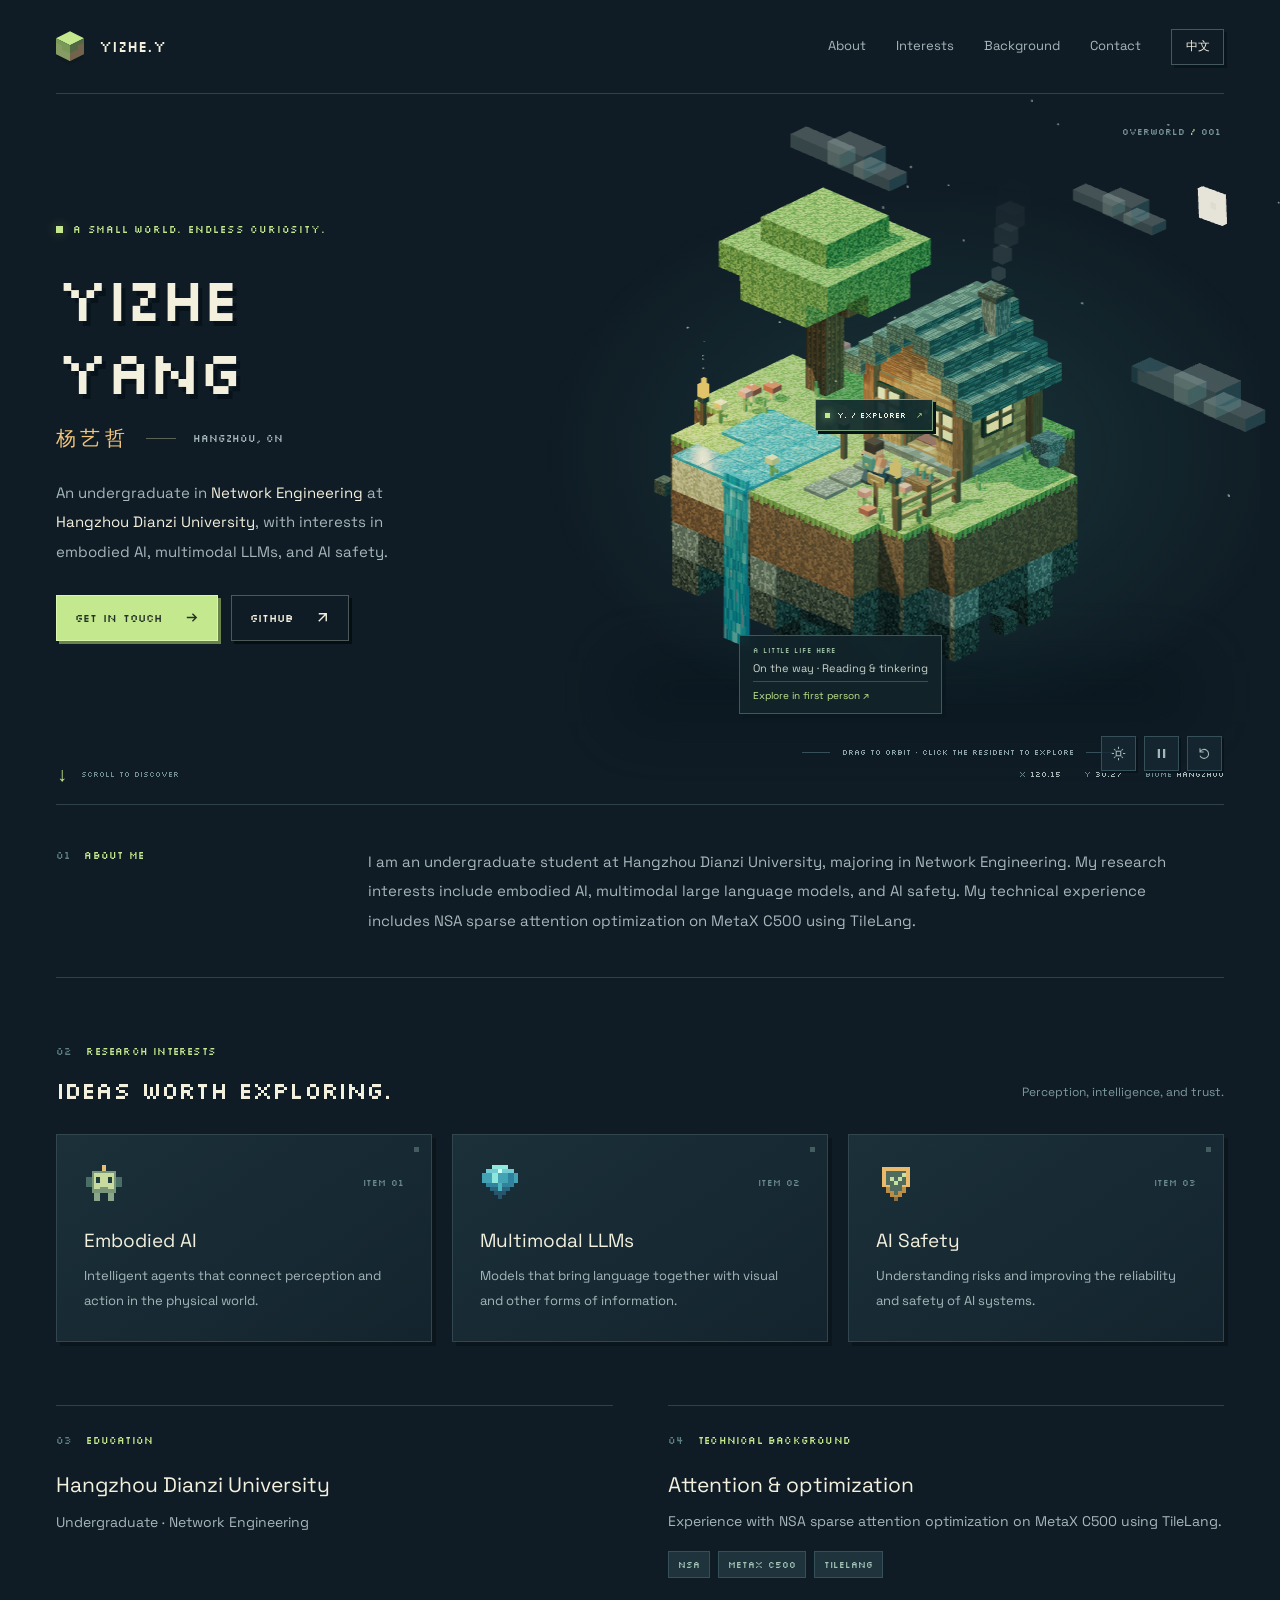
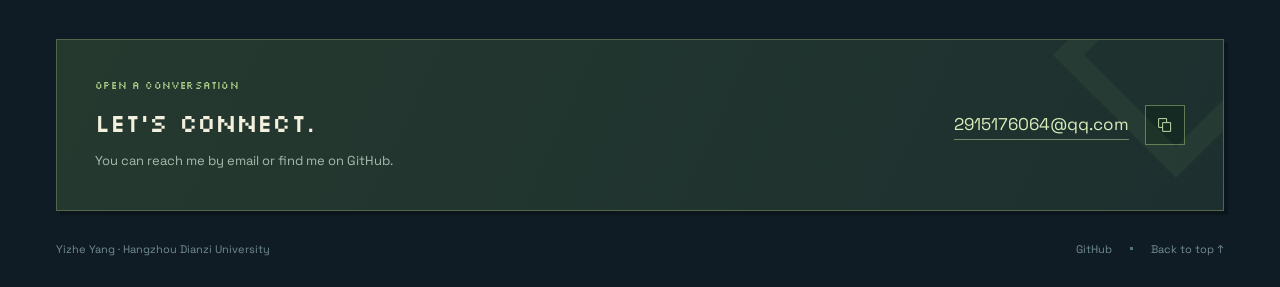
==== commit 457f756c: "Add a living resident, furnished cabin, and first-person island exploration" ====
--- a/index.html
+++ b/index.html
@@ -18,13 +18,15 @@
 @media(prefers-reduced-motion:reduce){html{scroll-behavior:auto}*,*:before,*:after{transition:none!important;animation:none!important}}
 @media print{body{background:white;color:#222}.wrap{width:100%}.world-shell,.world-controls,.language,nav,.hero-bottom,.copy,.skip{display:none}.hero{min-height:0;display:block}.hero-copy{width:100%;padding:30px 0}.hero h1{font-size:40px;text-shadow:none}.hero h1 span{display:inline}.intro{max-width:none}.interest,.contact{background:white;color:#222;box-shadow:none;border:1px solid #bbb}.about,.focus,.background{padding:25px 0}.contact{display:block}.contact-actions{margin-top:15px}.hero-links{display:none}section,article{break-inside:avoid}}
 </style>
+<link rel="stylesheet" href="island-life.css">
+<link rel="stylesheet" href="idea-worlds.css">
 </head>
 <body>
 <a class="skip" href="#main" data-i18n="skip">Skip to content</a>
 <header><div class="wrap nav"><a class="brand" href="#" aria-label="Yizhe Yang, home"><svg viewBox="0 0 32 36" aria-hidden="true"><path fill="#c3e88d" d="m16 0 16 8-16 8L0 8Z"/><path fill="#789957" d="m0 8 16 8v18L0 26Z"/><path fill="#526a43" d="m16 16 16-8v18L16 34Z"/><path fill="#879b64" d="m0 13 7 3v5l9 4v9L0 26Z"/><path fill="#74634c" d="m16 25 9-4v-5l7-3v13L16 34Z"/></svg><span>YIZHE.Y</span></a><div class="nav-right"><nav aria-label="Main navigation"><a href="#about" data-i18n="navAbout">About</a><a href="#interests" data-i18n="navFocus">Interests</a><a href="#background" data-i18n="navBackground">Background</a><a href="#contact" data-i18n="navContact">Contact</a></nav><button class="language" id="language" type="button" aria-label="Switch to Chinese" aria-pressed="false">中文</button></div></div></header>
 <main id="main" class="wrap">
 <section class="hero" aria-labelledby="name"><div class="hero-copy"><div class="eyebrow"><i class="online" aria-hidden="true"></i><span data-i18n="eyebrow">A small world. Endless curiosity.</span></div><h1 id="name"><span>YIZHE</span><span>YANG</span></h1><div class="name-row"><p class="chinese-name" lang="zh-CN">杨艺哲</p><span class="name-divider" aria-hidden="true"></span><span class="location">HANGZHOU, CN</span></div><p class="intro" data-i18n="hero">An undergraduate in <strong>Network Engineering</strong> at <strong>Hangzhou Dianzi University</strong>, with interests in embodied AI, multimodal LLMs, and AI safety.</p><div class="hero-links"><a class="button primary" href="mailto:2915176064@qq.com"><span data-i18n="getInTouch">Get in touch</span><svg viewBox="0 0 16 16" fill="none" stroke="currentColor" stroke-width="1.5" aria-hidden="true"><path d="M3 8h10M9 4l4 4-4 4"/></svg></a><a class="button" href="https://github.com/Yyzfddsdf" target="_blank" rel="noopener noreferrer"><span>GitHub</span><svg viewBox="0 0 16 16" fill="none" stroke="currentColor" stroke-width="1.5" aria-hidden="true"><path d="M4 12 12 4M4 4h8v8"/></svg></a></div></div>
-<div class="world-shell" id="world-shell"><div class="world-glow"></div><canvas class="world-canvas" id="world" tabindex="0" role="img" aria-label="Interactive 3D voxel island with a tree, cabin, glowing torches, pond and bedrock. Drag or use left and right arrow keys to rotate."></canvas><div class="scene-tag">OVERWORLD <span> / </span> 001</div><div class="scene-caption" data-i18n="worldHint">Drag to explore this little world</div><div class="fallback" data-i18n="fallback">This little 3D world needs WebGL. All profile information is available below.</div></div>
+<div class="world-shell" id="world-shell"><div class="world-glow"></div><canvas class="world-canvas" id="world" tabindex="0" role="img" aria-label="Interactive 3D voxel island with a tree, cabin, glowing torches, pond and bedrock. Drag or use left and right arrow keys to rotate."></canvas><div class="scene-tag">OVERWORLD <span> / </span> 001</div><div class="scene-caption" data-i18n="worldHint">Drag to orbit · Click the resident to explore</div><div class="fallback" data-i18n="fallback">This little 3D world needs WebGL. All profile information is available below.</div></div>
 <div class="world-controls"><button id="theme" class="world-control" aria-label="Switch to daylight" title="Switch to daylight" aria-pressed="false"><svg id="sun-icon" viewBox="0 0 20 20" fill="none" stroke="currentColor" stroke-width="1.4" aria-hidden="true"><path d="M10 1v3m0 12v3M1 10h3m12 0h3M4 4l2 2m8 8 2 2M4 16l2-2M14 6l2-2"/><rect x="7" y="7" width="6" height="6"/></svg></button><button id="motion" class="world-control" aria-label="Pause animation" title="Pause animation" aria-pressed="false"><svg viewBox="0 0 20 20" fill="currentColor" aria-hidden="true"><path id="motion-path" d="M5 4h3v12H5zm7 0h3v12h-3z"/></svg></button><button id="reset-view" class="world-control" aria-label="Reset island view" title="Reset island view"><svg viewBox="0 0 20 20" fill="none" stroke="currentColor" stroke-width="1.4" aria-hidden="true"><path d="M4 8a6 6 0 1 1 0 5M4 3v5h5"/></svg></button></div><div class="hero-bottom"><a class="scroll-hint" href="#about" data-i18n="scrollHint">Scroll to discover</a><span class="coordinates"><span>X <b>120.15</b></span><span>Y <b>30.27</b></span><span>BIOME <b>HANGZHOU</b></span></span></div></section>
 <div class="divider"></div>
 <section class="about" id="about" aria-labelledby="about-heading"><h2 class="section-label" id="about-heading"><span class="section-number">01</span><span data-i18n="aboutLabel">About me</span></h2><p data-i18n="about">I am an undergraduate student at Hangzhou Dianzi University, majoring in Network Engineering. My research interests include embodied AI, multimodal large language models, and AI safety. My technical experience includes NSA sparse attention optimization on MetaX C500 using TileLang.</p></section>
@@ -37,6 +39,8 @@
 <section class="contact" id="contact" aria-labelledby="contact-heading"><div><div class="section-label" data-i18n="contactLabel">Open a conversation</div><h2 id="contact-heading" data-i18n="contactHeading">Let’s connect.</h2><p data-i18n="contactText">You can reach me by email or find me on GitHub.</p></div><div class="contact-actions"><a class="email-link" href="mailto:2915176064@qq.com">2915176064@qq.com</a><button type="button" class="copy" id="copy-email" aria-label="Copy email address"><svg viewBox="0 0 20 20" fill="none" stroke="currentColor" stroke-width="1.2" aria-hidden="true"><path d="M7 7h10v11H7zM12 7V2H2v11h5"/></svg></button></div></section>
 </main><footer class="wrap"><span class="footer-note" data-i18n="footer">Yizhe Yang · Hangzhou Dianzi University</span><div class="footer-right"><a href="https://github.com/Yyzfddsdf" target="_blank" rel="noopener noreferrer">GitHub</a><span class="footer-dot" aria-hidden="true"></span><a href="#" data-i18n="backTop">Back to top ↑</a></div></footer><div class="copy-status" id="copy-status" role="status" aria-live="polite"></div>
 <script src="vendor/three.min.js"></script>
+<script src="island-life.js"></script>
 <script src="world.js"></script>
 <script src="profile.js"></script>
+<script src="idea-worlds.js"></script>
 </body></html>
--- a/island-life.css
+++ b/island-life.css
@@ -0,0 +1,44 @@
+/* Scoped to the living island; profile layout remains intact. */
+.island-overlay{position:absolute;inset:0;pointer-events:none;z-index:6;color:#f4f0de}
+.island-overlay [hidden]{display:none!important}
+.island-overlay button{pointer-events:auto;color:inherit}
+.resident-pin{position:absolute;transform:translate(-50%,-100%);display:flex;gap:7px;align-items:center;white-space:nowrap;background:#122b2eea;border:1px solid #7a9c78;padding:7px 9px;box-shadow:3px 3px 0 #07141c;font:8px var(--pixel);min-height:32px;transition:background .2s}
+.resident-pin:hover{background:#375d47}.resident-led{width:5px;height:5px;background:#c3e88d;box-shadow:0 0 9px #a6d679}.resident-arrow{color:#c3e88d;margin-left:3px}
+.resident-card{position:absolute;bottom:58px;left:34%;display:grid;gap:5px;padding:10px 13px;background:#12242be6;border:1px solid #3e5a57;box-shadow:4px 4px #07141c66;max-width:260px;backdrop-filter:blur(8px)}
+.resident-kicker{font:7px var(--pixel);letter-spacing:.08em;color:#9bbfa2}.resident-activity{font:11px/1.5 var(--sans);color:#cbd6cc}
+.enter-island{border:0;border-top:1px solid #36504a;background:none;padding:6px 0 0;text-align:left;font:10px/1.5 var(--sans);color:#c3e88d!important}
+.enter-island:hover{text-decoration:underline}
+body.day .resident-card,body.day .resident-pin{background:#e8efe2ef;color:#2d4c3d;border-color:#7d9b81;box-shadow:3px 3px #a5bfa788}
+body.day .resident-kicker,body.day .resident-activity{color:#496e54}body.day .enter-island{color:#345d3d!important}
+body.island-exploring{overflow:hidden}
+body.island-exploring .world-shell.exploring{position:fixed!important;inset:0!important;width:100vw!important;height:100dvh!important;max-width:none!important;z-index:1000;background:radial-gradient(ellipse at 50% 55%,#344d50 0,#142b35 65%,#0b1923 100%);isolation:isolate}
+body.day.island-exploring .world-shell.exploring{background:linear-gradient(#9ec5ce,#d7e3cc 80%,#acc4b5)}
+.world-shell.exploring:after,.world-shell.exploring .scene-caption,.world-shell.exploring .scene-tag,.world-shell.exploring .world-glow{display:none}
+.world-shell.exploring .world-canvas{width:100%;height:100%;touch-action:none;cursor:crosshair}
+.world-shell.exploring .world-canvas:focus-visible{outline-offset:-4px}
+.explore-hud{position:absolute;inset:0;font-family:var(--sans);text-shadow:0 2px 10px #061016}
+.explore-top{position:absolute;left:max(26px,env(safe-area-inset-left));right:max(26px,env(safe-area-inset-right));top:max(23px,env(safe-area-inset-top));display:flex;justify-content:space-between;align-items:flex-start;gap:18px}
+.explore-kicker{font:8px var(--pixel);color:#c3e88d;letter-spacing:.08em}
+.explore-location{font:17px/1.5 var(--pixel);margin:8px 0 4px;letter-spacing:-.03em}
+.explore-progress{font:11px/1.5 var(--sans);color:#bdcec8;margin:0}
+.explore-top-actions{display:flex;gap:8px;flex-shrink:0}
+.explore-hud button{background:#142c32ed;border:1px solid #708e7c;box-shadow:3px 3px #08171b99;min-height:42px;padding:9px 14px;font:12px var(--sans);text-shadow:none}
+.explore-hud button:hover{background:#325448;border-color:#c3e88d}
+.explore-day{width:44px;font-size:19px!important;padding:8px!important}
+.explore-crosshair{position:absolute;left:50%;top:50%;width:12px;height:12px;transform:translate(-50%,-50%);opacity:.7;filter:drop-shadow(0 1px 2px #000)}
+.explore-crosshair:before,.explore-crosshair:after{content:'';position:absolute;background:#edf7df}
+.explore-crosshair:before{left:5px;top:0;width:2px;height:12px}.explore-crosshair:after{left:0;top:5px;width:12px;height:2px}
+.explore-bottom{position:absolute;left:max(26px,env(safe-area-inset-left));right:max(26px,env(safe-area-inset-right));bottom:max(24px,env(safe-area-inset-bottom));display:flex;justify-content:space-between;align-items:center;gap:20px}
+.explore-help{font:11px/1.6 var(--sans);max-width:400px;color:#d0ddd3;background:#12262dcc;border:1px solid #486457;padding:10px 14px;margin:0}
+.inspect-island{max-width:370px}.inspect-island:disabled{opacity:.6}
+.landmark-card{pointer-events:auto;position:absolute;top:132px;left:26px;max-width:340px;width:calc(100% - 52px);padding:22px;background:#14272fef;border:1px solid #7a9374;box-shadow:7px 7px #07141c70;backdrop-filter:blur(10px)}
+.landmark-kicker{font:8px var(--pixel);color:#c3e88d}.landmark-card h3{font:21px/1.4 var(--sans);margin:14px 0 9px}.landmark-card p{font:13px/1.9 var(--sans);margin:0;color:#bdcdc6}
+.explore-hud .close-landmark{position:absolute;right:0;top:0;box-shadow:none;border:0;background:transparent;min-height:36px;width:36px;padding:4px;font-size:22px}
+.move-pad{position:absolute;left:max(24px,env(safe-area-inset-left));bottom:max(86px,calc(env(safe-area-inset-bottom) + 62px));display:none;grid-template-columns:repeat(3,46px);grid-template-rows:repeat(2,46px);gap:5px;touch-action:none}
+.explore-hud .move-pad button{font:23px/1 var(--sans);padding:0;touch-action:none;user-select:none;-webkit-user-select:none;background:#18363bd9}
+.move-pad .pressed{background:#6b8b55!important}.move-forward{grid-column:2}.move-left{grid-row:2;grid-column:1}.move-back{grid-row:2;grid-column:2}.move-right{grid-row:2;grid-column:3}
+.explore-toast{position:absolute;top:40%;left:50%;transform:translateX(-50%);background:#15332a;padding:10px 16px;font-size:13px}.explore-toast:empty{display:none}
+@media(pointer:coarse){.move-pad{display:grid}.explore-help{max-width:240px}.explore-bottom{align-items:flex-end}.inspect-island{max-width:42%}}
+@media(max-width:760px){.resident-card{left:50%;transform:translateX(-50%);bottom:42px;min-width:210px;padding:9px 12px}.resident-kicker{font-size:6px}.resident-activity{font-size:10px}.resident-pin{font-size:7px;padding:6px;gap:5px}.explore-top{left:16px;right:16px;top:max(18px,env(safe-area-inset-top))}.explore-location{font-size:12px;max-width:200px}.explore-kicker{font-size:6px}.explore-progress{font-size:10px}.explore-hud button{font-size:11px;min-height:42px;padding:8px 11px}.explore-top-actions{gap:6px}.explore-bottom{left:16px;right:16px;bottom:max(18px,env(safe-area-inset-bottom));gap:12px;align-items:flex-end}.explore-help{font-size:10px;padding:8px;max-width:49%}.inspect-island{font-size:11px!important;max-width:49%;line-height:1.5!important}.move-pad{display:grid;left:17px;bottom:max(100px,calc(env(safe-area-inset-bottom) + 80px))}.landmark-card{top:118px;left:16px;width:calc(100% - 32px);max-width:330px;padding:18px}.landmark-card h3{font-size:19px}.landmark-card p{font-size:12px}.resident-card{backdrop-filter:none}}
+@media(max-height:500px){.explore-top{top:10px}.explore-progress{display:none}.landmark-card{top:82px;left:auto;right:16px;max-width:300px}.move-pad{bottom:65px}.explore-bottom{bottom:10px}.explore-help{max-width:260px}.landmark-card p{font-size:11px;line-height:1.5}}
+@media print{.island-overlay{display:none}}
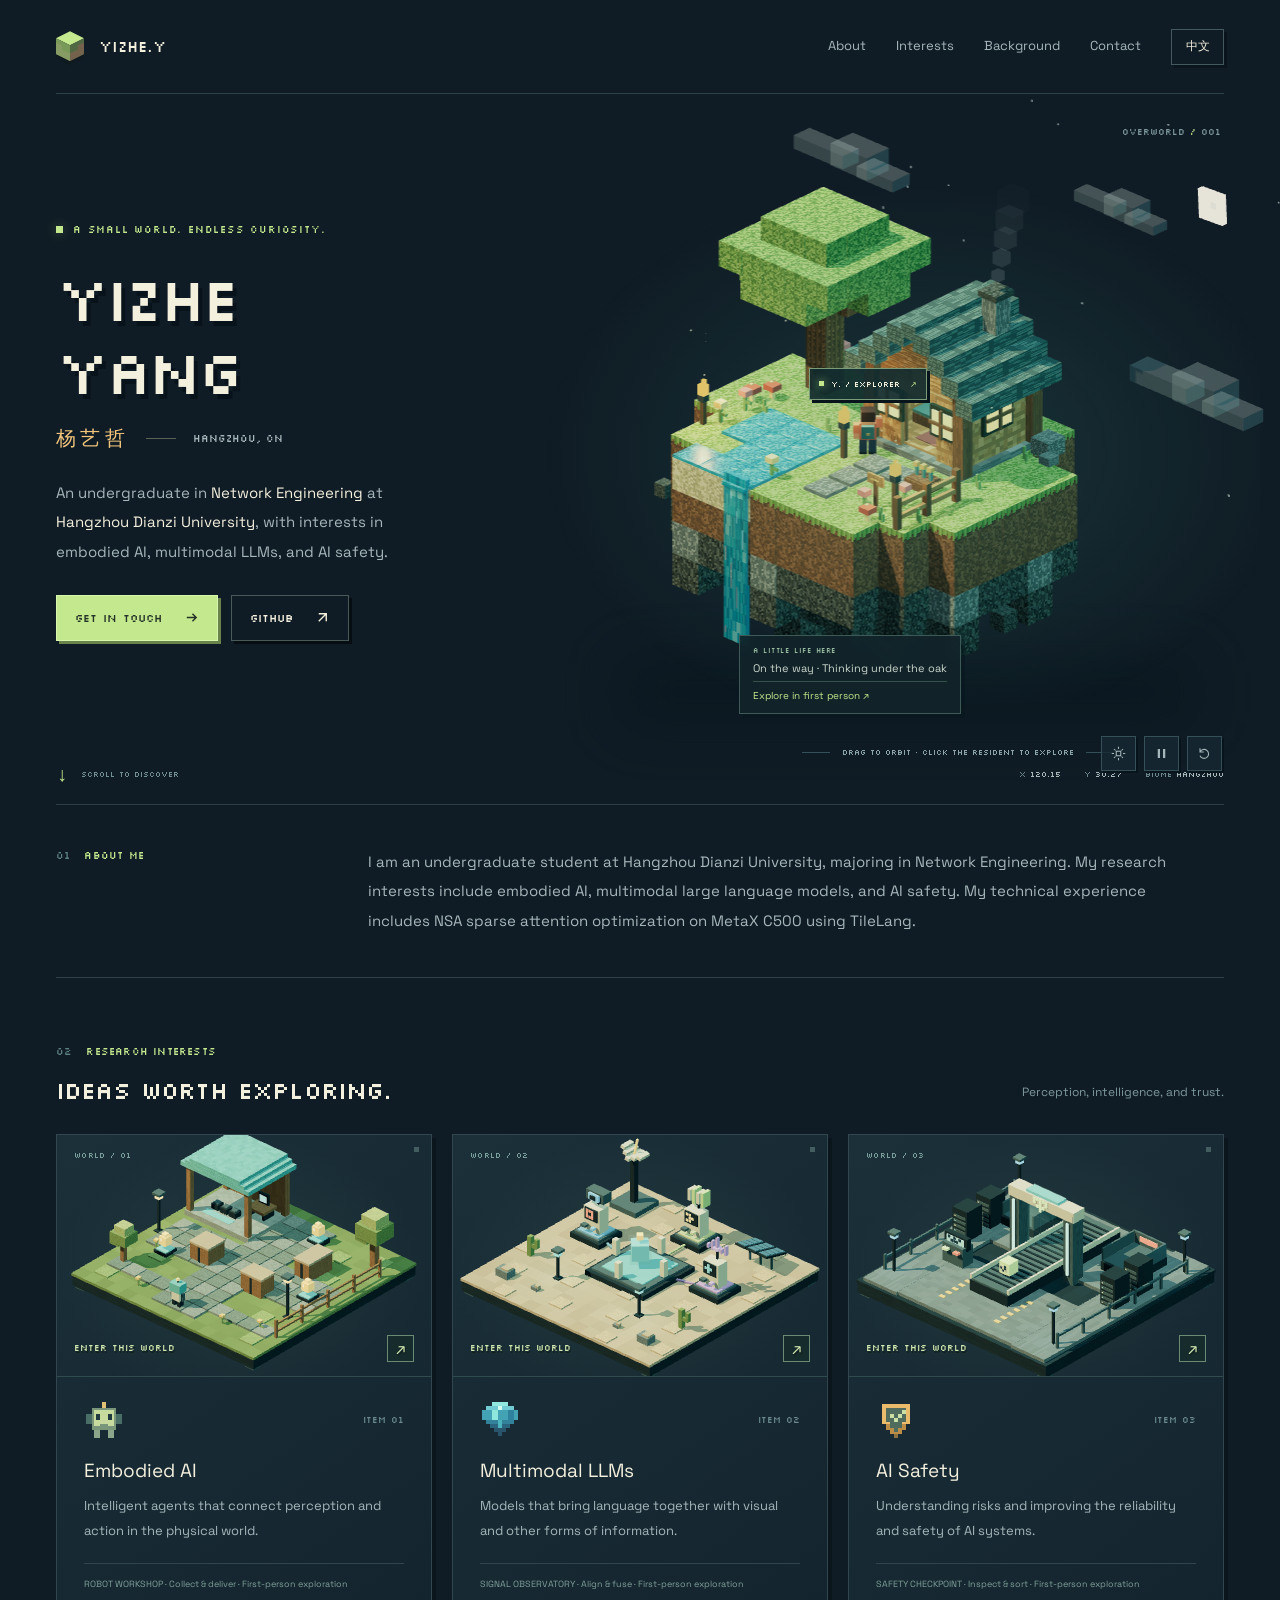
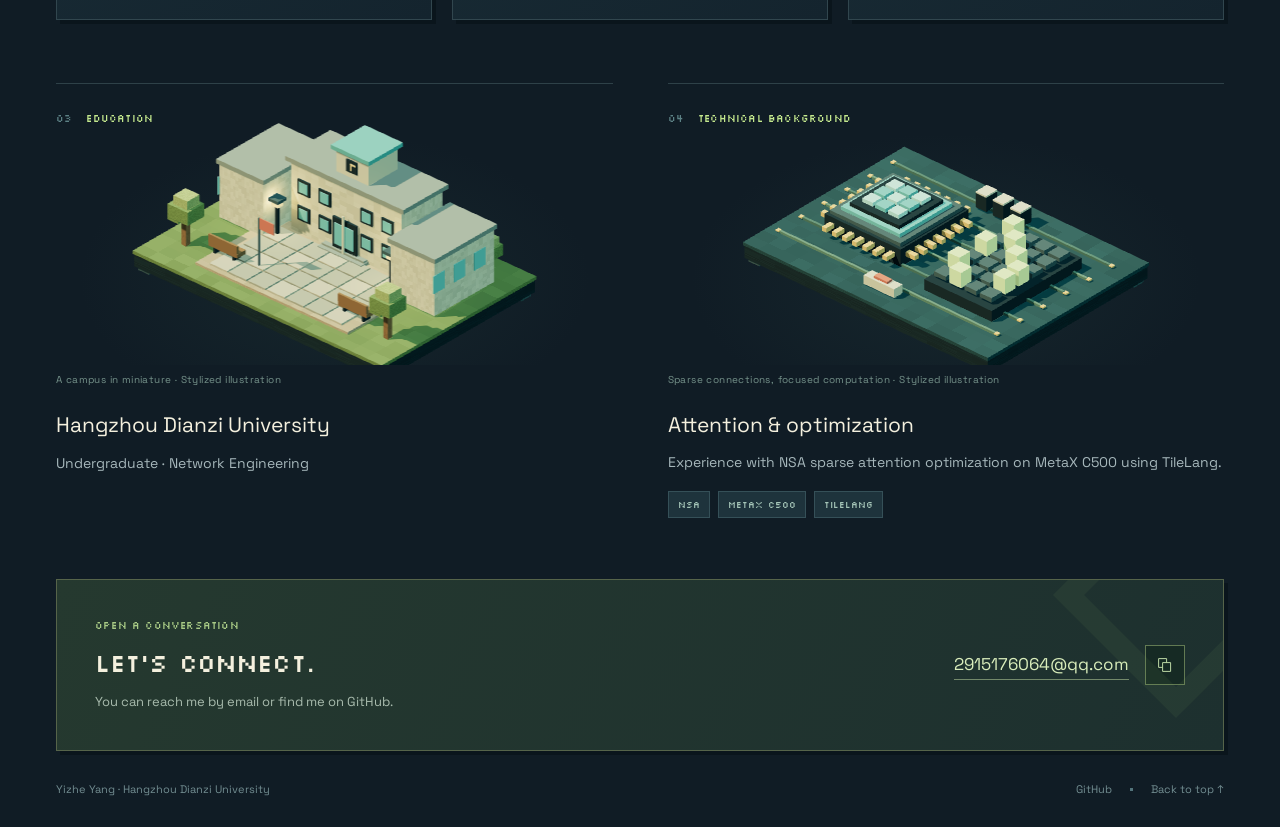
==== commit baf425fa: "Version site assets to prevent mixed cached releases" ====
--- a/index.html
+++ b/index.html
@@ -18,8 +18,8 @@
 @media(prefers-reduced-motion:reduce){html{scroll-behavior:auto}*,*:before,*:after{transition:none!important;animation:none!important}}
 @media print{body{background:white;color:#222}.wrap{width:100%}.world-shell,.world-controls,.language,nav,.hero-bottom,.copy,.skip{display:none}.hero{min-height:0;display:block}.hero-copy{width:100%;padding:30px 0}.hero h1{font-size:40px;text-shadow:none}.hero h1 span{display:inline}.intro{max-width:none}.interest,.contact{background:white;color:#222;box-shadow:none;border:1px solid #bbb}.about,.focus,.background{padding:25px 0}.contact{display:block}.contact-actions{margin-top:15px}.hero-links{display:none}section,article{break-inside:avoid}}
 </style>
-<link rel="stylesheet" href="island-life.css">
-<link rel="stylesheet" href="idea-worlds.css">
+<link rel="stylesheet" href="island-life.css?v=7243399">
+<link rel="stylesheet" href="idea-worlds.css?v=7243399">
 </head>
 <body>
 <a class="skip" href="#main" data-i18n="skip">Skip to content</a>
@@ -38,9 +38,9 @@
 <section class="background" id="background" aria-label="Education and technical background"><article><div class="section-label"><span class="section-number">03</span><span data-i18n="educationLabel">Education</span></div><h3 data-i18n="university">Hangzhou Dianzi University</h3><span class="degree" data-i18n="degree">Undergraduate · Network Engineering</span></article><article><div class="section-label"><span class="section-number">04</span><span data-i18n="technicalLabel">Technical background</span></div><h3 data-i18n="technicalTitle">Attention &amp; optimization</h3><p data-i18n="technicalText">Experience with NSA sparse attention optimization on MetaX C500 using TileLang.</p><div class="tags" aria-label="Technologies"><span class="tag">NSA</span><span class="tag">MetaX C500</span><span class="tag">TileLang</span></div></article></section>
 <section class="contact" id="contact" aria-labelledby="contact-heading"><div><div class="section-label" data-i18n="contactLabel">Open a conversation</div><h2 id="contact-heading" data-i18n="contactHeading">Let’s connect.</h2><p data-i18n="contactText">You can reach me by email or find me on GitHub.</p></div><div class="contact-actions"><a class="email-link" href="mailto:2915176064@qq.com">2915176064@qq.com</a><button type="button" class="copy" id="copy-email" aria-label="Copy email address"><svg viewBox="0 0 20 20" fill="none" stroke="currentColor" stroke-width="1.2" aria-hidden="true"><path d="M7 7h10v11H7zM12 7V2H2v11h5"/></svg></button></div></section>
 </main><footer class="wrap"><span class="footer-note" data-i18n="footer">Yizhe Yang · Hangzhou Dianzi University</span><div class="footer-right"><a href="https://github.com/Yyzfddsdf" target="_blank" rel="noopener noreferrer">GitHub</a><span class="footer-dot" aria-hidden="true"></span><a href="#" data-i18n="backTop">Back to top ↑</a></div></footer><div class="copy-status" id="copy-status" role="status" aria-live="polite"></div>
-<script src="vendor/three.min.js"></script>
-<script src="island-life.js"></script>
-<script src="world.js"></script>
-<script src="profile.js"></script>
-<script src="idea-worlds.js"></script>
+<script src="vendor/three.min.js?v=7243399"></script>
+<script src="island-life.js?v=7243399"></script>
+<script src="world.js?v=7243399"></script>
+<script src="profile.js?v=7243399"></script>
+<script src="idea-worlds.js?v=7243399"></script>
 </body></html>
--- a/island-life.css
+++ b/island-life.css
@@ -10,7 +10,7 @@
 .enter-island:hover{text-decoration:underline}
 body.day .resident-card,body.day .resident-pin{background:#e8efe2ef;color:#2d4c3d;border-color:#7d9b81;box-shadow:3px 3px #a5bfa788}
 body.day .resident-kicker,body.day .resident-activity{color:#496e54}body.day .enter-island{color:#345d3d!important}
-body.island-exploring{overflow:hidden}
+html.island-exploring{overflow:hidden!important;overscroll-behavior:none}body.island-exploring{overflow:hidden;position:fixed;top:var(--island-scroll,0px);width:100%;overscroll-behavior:none}
 body.island-exploring .world-shell.exploring{position:fixed!important;inset:0!important;width:100vw!important;height:100dvh!important;max-width:none!important;z-index:1000;background:radial-gradient(ellipse at 50% 55%,#344d50 0,#142b35 65%,#0b1923 100%);isolation:isolate}
 body.day.island-exploring .world-shell.exploring{background:linear-gradient(#9ec5ce,#d7e3cc 80%,#acc4b5)}
 .world-shell.exploring:after,.world-shell.exploring .scene-caption,.world-shell.exploring .scene-tag,.world-shell.exploring .world-glow{display:none}
--- a/idea-worlds.css
+++ b/idea-worlds.css
@@ -0,0 +1,13 @@
+/* Three hand-built voxel exhibits. No external assets or network dependencies. */
+.interest{display:flex;flex-direction:column;overflow:hidden}.interest:hover{transform:none}.interest-top{margin-bottom:17px}.idea-preview{position:relative;display:block;order:-1;height:242px;margin:-28px -27px 23px;overflow:hidden;background:radial-gradient(ellipse at 50% 58%,#34514b55,transparent 70%);border-bottom:1px solid #304b4e}.idea-preview canvas{width:100%;height:100%;display:block;image-rendering:auto;transition:transform .35s}.idea-preview:hover canvas,.idea-preview:focus-visible canvas{transform:scale(1.045)}.idea-preview:focus-visible{outline-offset:-4px}.idea-preview-label{position:absolute;left:17px;top:14px;font:8px/1.5 var(--pixel);letter-spacing:.04em;color:#7b9f9d}.idea-preview-link{position:absolute;left:17px;right:17px;bottom:14px;display:flex;align-items:center;justify-content:space-between;color:#d3eab2;font:9px/1.6 var(--pixel);text-shadow:1px 2px #10201d}.idea-preview-link b{display:grid;place-items:center;border:1px solid #6a8b72;width:27px;height:27px;font:16px var(--sans);background:#172d2bbf}.idea-model-note{margin-top:19px!important;color:#7e9f98!important;font:9px/1.8 var(--sans)!important;border-top:1px solid #30464c;padding-top:12px}.background article{position:relative}.static-voxel{display:block;width:100%;height:245px;pointer-events:none;margin:-8px 0 10px;background:radial-gradient(ellipse at 50% 65%,#30544d33,transparent 65%)}.static-model-caption{color:#76938b;font-size:10px;margin:-4px 0 19px;letter-spacing:.04em}.day .idea-preview{background:radial-gradient(ellipse,#87b29a44,transparent 70%);border-color:#acc5b3}.day .idea-preview-label{color:#57776a}.day .idea-preview-link{color:#345d40;text-shadow:none}.day .idea-preview-link b{background:#e3eed9;border-color:#79996d}.day .idea-model-note{color:#597568!important;border-color:#b5ccbc}.day .static-model-caption{color:#597568}
+@media(max-width:1100px){.idea-preview{margin:-24px -20px 20px;height:220px}}
+@media(max-width:760px){.interest{display:flex;padding:23px 22px}.interest-top{flex-direction:row;justify-content:space-between;margin-bottom:14px}.interest-index{order:0}.idea-preview{margin:-23px -22px 21px;height:270px}.static-voxel{height:250px}}
+@media(prefers-reduced-motion:reduce){.idea-preview canvas{transition:none}.idea-preview:hover canvas{transform:none}}
+
+/* Standalone worlds */
+@font-face{font-family:Silkscreen;src:url('fonts/silkscreen.ttf') format('truetype');font-display:swap}@font-face{font-family:Space;src:url('fonts/space-grotesk.ttf') format('truetype');font-display:swap}
+.explore-page{--bg:#101c25;--ink:#f4f0de;--muted:#9fb5b7;--lime:#c3e88d;--pixel:Silkscreen,'Courier New',monospace;--sans:Space,Arial,'PingFang SC','Microsoft YaHei',sans-serif;margin:0;color:var(--ink);background:var(--bg);font:14px/1.6 var(--sans);height:100dvh;min-height:680px;display:flex;flex-direction:column;overflow:hidden}.explore-page *{box-sizing:border-box}.explore-page button,.explore-page a{touch-action:manipulation;-webkit-tap-highlight-color:transparent}.explore-page button{font:inherit;cursor:pointer}.explore-page button:disabled{cursor:default;opacity:.45}.explore-page a{color:inherit;text-decoration:none}.explore-page button:focus-visible,.explore-page a:focus-visible,.explore-page canvas:focus-visible{outline:2px solid var(--lime);outline-offset:4px}.explore-header{height:83px;flex-shrink:0;display:flex;align-items:center;justify-content:space-between;gap:24px;border-bottom:1px solid #294148;padding:0 36px}.explore-brand{font:12px var(--pixel);color:var(--lime)!important;white-space:nowrap}.explore-brand span{font:17px var(--sans);margin-right:12px}.explore-heading{display:flex;align-items:center;gap:18px}.explore-heading .world-id{font:9px var(--pixel);color:#709691;border:1px solid #35504f;padding:5px 8px}.explore-heading h1{font:17px/1.4 var(--pixel);font-weight:400;margin:0}.explore-nav{display:flex;gap:7px}.explore-button{min-height:38px;padding:8px 12px;border:1px solid #425d5f;background:#192d35;color:#c5d6cb;font:10px var(--pixel)!important;box-shadow:2px 2px 0 #08151b}.explore-button:hover:not(:disabled){background:#2a4346;border-color:#92ad87}.explore-button.is-active{background:#c3e88d;color:#284130;border-color:#d3edae;box-shadow:2px 2px #5f7e50}.explore-stage{position:relative;flex:1;min-height:350px;overflow:hidden;background:radial-gradient(ellipse at 50% 70%,#2a484744,transparent 68%)}.explore-canvas{display:block;width:100%;height:100%;touch-action:none;cursor:grab;outline-offset:-6px!important}.explore-canvas.is-first-person{cursor:crosshair}.explore-canvas.is-dragging{cursor:grabbing}.explore-mission{position:absolute;top:23px;left:30px;z-index:2;width:265px;pointer-events:none}.explore-kicker{color:#80a398;font:8px/1.8 var(--pixel);letter-spacing:.1em;margin-bottom:9px}.explore-mission h2{margin:0 0 8px;font:19px/1.5 var(--sans);font-weight:500;letter-spacing:-.02em}.explore-mission p{margin:0;color:#a4b9b9;font-size:12px;line-height:1.8}.explore-progress{display:flex;gap:6px;margin-top:15px}.explore-progress i{height:4px;flex:1;background:#375350;box-shadow:0 1px #0c1a20}.explore-progress i.done{background:#c3e88d;box-shadow:0 0 10px #a7e27e55}.explore-stats{position:absolute;right:30px;top:23px;text-align:right;color:#789a94;font:8px/1.9 var(--pixel);pointer-events:none}.explore-stats strong{color:#c6ddc0;font-size:12px;font-weight:400}.explore-crosshair{position:absolute;left:50%;top:50%;width:12px;height:12px;pointer-events:none;display:none;transform:translate(-50%,-50%);opacity:.8}.explore-crosshair:before,.explore-crosshair:after{content:'';position:absolute;background:#f0f8d5;box-shadow:0 0 2px #0b1b22}.explore-crosshair:before{width:12px;height:2px;top:5px;left:0}.explore-crosshair:after{width:2px;height:12px;top:0;left:5px}.first-person .explore-crosshair{display:block}.explore-message{position:absolute;bottom:22px;left:50%;transform:translateX(-50%);max-width:calc(100% - 48px);min-width:280px;color:#d5e5c8;background:#162a2ee8;border:1px solid #58776a;padding:10px 17px;font-size:12px;text-align:center;pointer-events:none;box-shadow:3px 3px 0 #091820}.explore-toolbar{flex-shrink:0;min-height:142px;border-top:1px solid #2c454a;background:#14242d;display:grid;grid-template-columns:1fr auto 1fr;align-items:center;gap:30px;padding:17px 36px}.explore-controls{display:flex;gap:9px;align-items:center;flex-wrap:wrap}.explore-controls .explore-button{min-width:110px}.explore-help{font-size:10px;line-height:1.8;color:#789a9c;margin:8px 0 0;max-width:310px}.explore-movement{display:grid;grid-template-columns:36px 36px 36px;grid-template-rows:33px 33px;gap:4px}.explore-movement button{padding:0;min-height:0;display:grid;place-items:center;touch-action:none;font-size:16px!important;user-select:none}.explore-movement button:first-child{grid-column:2}.explore-movement button:nth-child(2){grid-column:1;grid-row:2}.explore-movement button:nth-child(3){grid-column:2;grid-row:2}.explore-movement button:nth-child(4){grid-column:3;grid-row:2}.explore-action-area{justify-self:end;text-align:right}.explore-actions{display:flex;gap:9px;justify-content:flex-end;flex-wrap:wrap}.explore-actions .explore-button{min-width:120px}.explore-actions .action-primary{background:#355344;border-color:#759665;color:#dfebc5}.explore-note{font-size:9px;color:#668b8b;margin:7px 0 0}.explore-links{display:flex;justify-content:flex-end;gap:14px;margin-top:9px;font-size:10px;color:#8eada1}.explore-links a:hover{color:#d2e9bb}.explore-links a[aria-current=page]{color:#d2e9bb;border-bottom:1px solid #91b57e}.explore-failure{display:none;position:absolute;inset:40%;color:#d7e4c2;text-align:center}.explore-stage.failed .explore-failure{display:block}.explore-stage.failed .explore-canvas{display:none}.explore-page.day{--bg:#dce8de;--ink:#294239;--muted:#567369;--lime:#416735}.day .explore-header,.day .explore-toolbar{border-color:#aec4b6}.day .explore-toolbar{background:#cfdfd2}.day .explore-button{background:#dce9d9;color:#365944;border-color:#9eb799;box-shadow:2px 2px #b1c9b3}.day .explore-button.is-active{background:#406749;color:#eff3dc;border-color:#577c53}.day .explore-mission p{color:#54736a}.day .explore-stats,.day .explore-kicker,.day .explore-help,.day .explore-note{color:#597e6d}.day .explore-stats strong{color:#365d43}.day .explore-message{background:#e2eddbed;color:#36573f;border-color:#85a077;box-shadow:3px 3px #b6cbb6}.day .explore-actions .action-primary{background:#436849;color:#e7f2db}.day .explore-links{color:#5a795b}.day .explore-links a[aria-current=page]{color:#31593a}.day .explore-heading .world-id{color:#557b65;border-color:#a2bca9}
+@media(min-width:1600px){.explore-header{height:90px}.explore-heading h1{font-size:20px}.explore-mission{width:290px;left:42px;top:33px}.explore-mission h2{font-size:23px}.explore-mission p{font-size:14px}.explore-toolbar{min-height:155px}}
+@media(max-width:900px){.explore-header{padding:0 20px;gap:16px;height:75px}.explore-heading h1{font-size:13px}.explore-heading{gap:10px}.explore-heading .world-id{display:none}.explore-brand{font-size:10px}.explore-brand span{margin-right:6px}.explore-mission{width:215px;left:20px;top:18px}.explore-mission h2{font-size:17px}.explore-mission p{font-size:11px}.explore-stats{right:20px;top:19px}.explore-toolbar{padding:16px 20px;gap:18px;grid-template-columns:1fr auto 1fr}.explore-controls .explore-button{min-width:0;font-size:8px!important}.explore-actions .explore-button{min-width:0;font-size:8px!important}.explore-help{font-size:9px}.explore-links{gap:10px;font-size:9px}}
+@media(max-width:600px){.explore-page{min-height:700px;height:100dvh}.explore-header{height:70px;padding:0 15px;gap:8px}.explore-brand{font-size:9px}.explore-brand span{font-size:14px}.explore-heading h1{font-family:var(--sans);font-size:13px;max-width:105px;line-height:1.35}.explore-nav{gap:5px}.explore-nav .explore-button{font-size:8px!important;min-height:33px;padding:6px 9px}.explore-stage{min-height:350px}.explore-mission{width:210px;left:17px;top:16px}.explore-kicker{font-size:7px;margin-bottom:4px}.explore-mission h2{font-size:16px;margin-bottom:3px}.explore-mission p{font-size:10px;line-height:1.6}.explore-progress{margin-top:10px;max-width:150px}.explore-stats{right:17px;top:17px;font-size:7px;max-width:80px}.explore-stats strong{font-size:11px}.explore-message{bottom:16px;min-width:0;width:calc(100% - 32px);max-width:none;font-size:10px;padding:8px 10px}.explore-toolbar{min-height:190px;grid-template-columns:1fr auto;gap:13px 20px;padding:13px 17px 16px;align-content:center}.explore-action-area{grid-row:1;grid-column:1;justify-self:stretch;text-align:left}.explore-actions{justify-content:flex-start;gap:7px}.explore-actions .explore-button{font-size:9px!important;min-height:37px;padding:7px 10px}.explore-movement{grid-column:2;grid-row:1/3;align-self:center;grid-template-columns:34px 34px 34px;grid-template-rows:35px 35px}.explore-controls-container{grid-row:2;grid-column:1}.explore-controls{gap:7px}.explore-controls .explore-button{padding:6px 8px;min-height:32px}.explore-help{margin:7px 0 0;font-size:8px}.explore-note{font-size:8px}.explore-links{justify-content:flex-start;gap:10px;font-size:8px;margin-top:7px}.first-person .explore-mission{opacity:.86}.explore-page:has(.explore-mission h2:lang(zh)){font-size:13px}}
+@media print{.idea-preview-link{display:none}.explore-toolbar,.explore-nav{display:none}}
